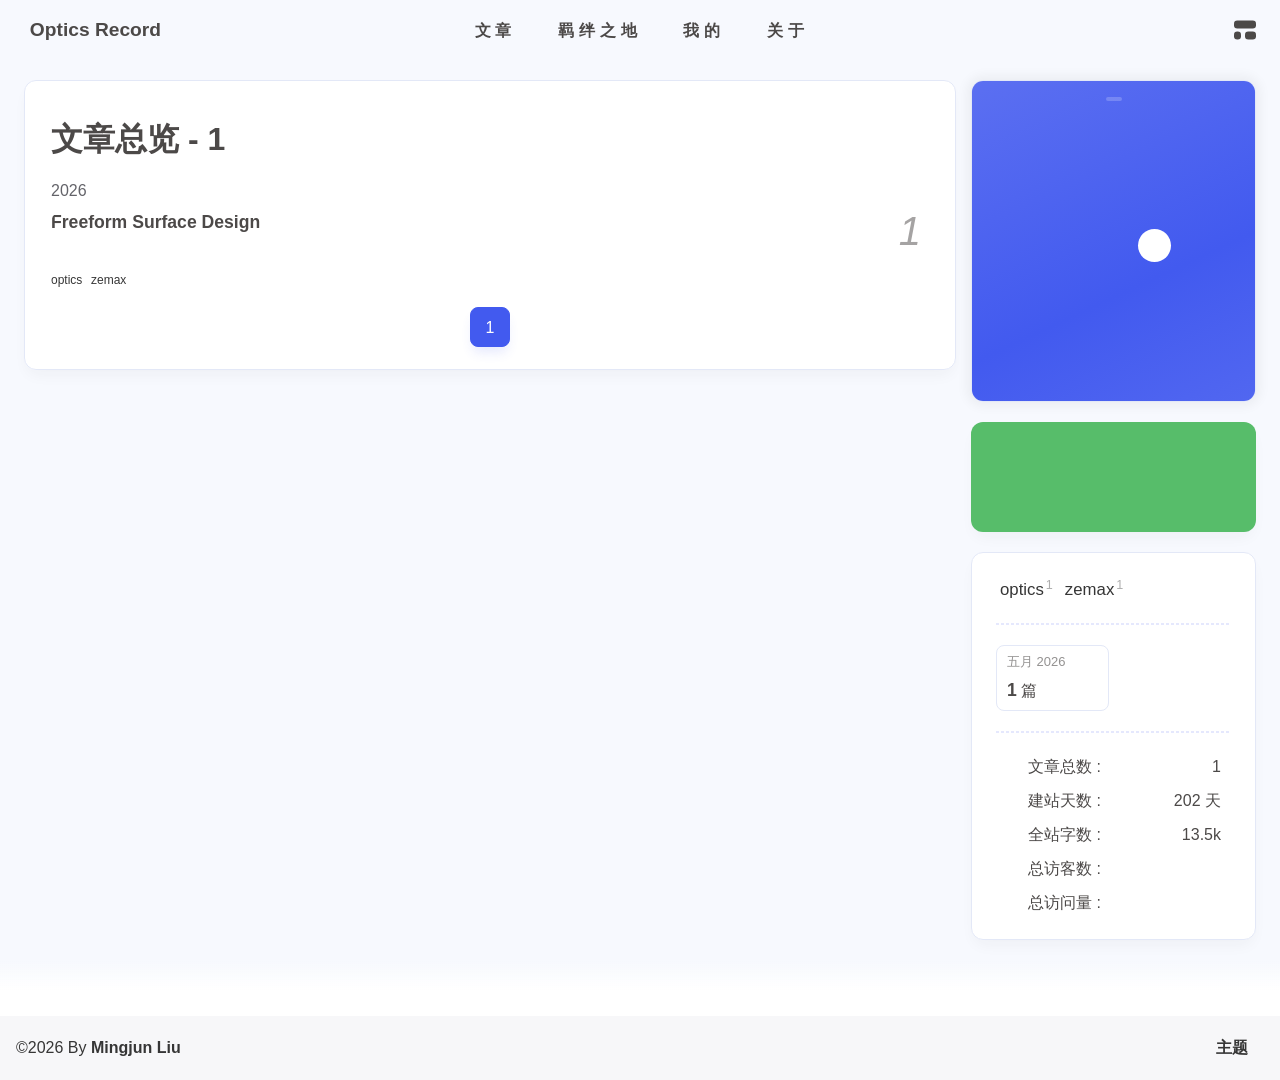
==== archives/index.html @ fa921464 "Site updated: 2026-05-18 17:41:43" ====
<!DOCTYPE html><html lang="zh-CN" data-theme="light"><head><meta charset="UTF-8"><meta http-equiv="X-UA-Compatible" content="IE=edge"><meta name="viewport" content="width=device-width, initial-scale=1.0, user-scalable=no"><title>归档 | Optics Record</title><meta name="keywords" content="Optics, AI Agent"><meta name="author" content="Mingjun Liu"><meta name="copyright" content="Mingjun Liu"><meta name="format-detection" content="telephone=no"><meta name="theme-color" content="#f7f9fe"><meta name="mobile-web-app-capable" content="yes"><meta name="apple-touch-fullscreen" content="yes"><meta name="apple-mobile-web-app-title" content="归档"><meta name="application-name" content="归档"><meta name="apple-mobile-web-app-capable" content="yes"><meta name="apple-mobile-web-app-status-bar-style" content="#f7f9fe"><meta property="og:type" content="website"><meta property="og:title" content="归档"><meta property="og:url" content="https://lmj520ls.github.io/archives/index.html"><meta property="og:site_name" content="Optics Record"><meta property="og:description" content="归档"><meta property="og:locale" content="zh-CN"><meta property="og:image" content="https://lmj520ls.github.io/img/Avatar.png"><meta property="article:author" content="Mingjun Liu"><meta property="article:tag" content="Optics, AI Agent"><meta name="twitter:card" content="summary"><meta name="twitter:image" content="https://lmj520ls.github.io/img/Avatar.png"><meta name="description" content="归档"><link rel="shortcut icon" href="/favicon.ico"><link rel="canonical" href="https://lmj520ls.github.io/archives/"><link rel="preconnect" href="//cdn.cbd.int"/><link rel="preconnect" href="//busuanzi.ibruce.info"/><meta name="google-site-verification" content="xxx"/><meta name="baidu-site-verification" content="code-xxx"/><meta name="msvalidate.01" content="xxx"/><link rel="stylesheet" href="/css/index.css"><link rel="stylesheet" href="https://cdn.cbd.int/node-snackbar@0.1.16/dist/snackbar.min.css" media="print" onload="this.media='all'"><link rel="stylesheet" href="https://cdn.cbd.int/@fancyapps/ui@6.1.6/dist/fancybox/fancybox.css" media="print" onload="this.media='all'"><script>const GLOBAL_CONFIG = {
  linkPageTop: undefined,
  peoplecanvas: {"enable":true,"img":"https://upload-bbs.miyoushe.com/upload/2024/07/27/125766904/ba62475f396df9de3316a08ed9e65d86_5680958632268053399..png"},
  postHeadAiDescription: {"enable":true,"gptName":"AnZhiYu","mode":"local","switchBtn":false,"btnLink":"https://afdian.net/item/886a79d4db6711eda42a52540025c377","randomNum":3,"basicWordCount":1000,"key":"xxxx","Referer":"https://xx.xx/"},
  diytitle: {"enable":true,"leaveTitle":"w(ﾟДﾟ)w 不要走！再看看嘛！","backTitle":"♪(^∇^*)欢迎肥来！"},
  LA51: undefined,
  greetingBox: {"enable":true,"default":"晚上好👋","list":[{"greeting":"晚安😴","startTime":0,"endTime":5},{"greeting":"早上好鸭👋, 祝你一天好心情！","startTime":6,"endTime":9},{"greeting":"上午好👋, 状态很好，鼓励一下～","startTime":10,"endTime":10},{"greeting":"11点多啦, 在坚持一下就吃饭啦～","startTime":11,"endTime":11},{"greeting":"午安👋, 宝贝","startTime":12,"endTime":14},{"greeting":"🌈充实的一天辛苦啦！","startTime":14,"endTime":18},{"greeting":"19点喽, 奖励一顿丰盛的大餐吧🍔。","startTime":19,"endTime":19},{"greeting":"晚上好👋, 在属于自己的时间好好放松😌~","startTime":20,"endTime":24}]},
  twikooEnvId: '',
  commentBarrageConfig:undefined,
  music_page_default: "nav_music",
  root: '/',
  preloader: {"source":3},
  friends_vue_info: undefined,
  navMusic: true,
  mainTone: undefined,
  authorStatus: {"skills":["🔍 Look! Optical ray!","🏠 Rest!  My Home!","🔨 Just  To Do !","🤝 Cooperation!","🏃 Run! Run! Run!","🤖️ AI !  agent!","🏸 Go！Badminton!"]},
  algolia: undefined,
  localSearch: undefined,
  translate: {"defaultEncoding":2,"translateDelay":0,"msgToTraditionalChinese":"繁","msgToSimplifiedChinese":"简","rightMenuMsgToTraditionalChinese":"转为繁体","rightMenuMsgToSimplifiedChinese":"转为简体"},
  noticeOutdate: undefined,
  highlight: {"plugin":"highlight.js","highlightCopy":true,"highlightLang":true,"highlightHeightLimit":330},
  copy: {
    success: '复制成功',
    error: '复制错误',
    noSupport: '浏览器不支持'
  },
  relativeDate: {
    homepage: false,
    simplehomepage: true,
    post: false
  },
  runtime: '天',
  date_suffix: {
    just: '刚刚',
    min: '分钟前',
    hour: '小时前',
    day: '天前',
    month: '个月前'
  },
  copyright: {"copy":true,"copyrightEbable":false,"limitCount":50,"languages":{"author":"作者: Mingjun Liu","link":"链接: ","source":"来源: Optics Record","info":"著作权归作者所有。商业转载请联系作者获得授权，非商业转载请注明出处。","copySuccess":"复制成功，复制和转载请标注本文地址"}},
  lightbox: 'fancybox',
  Snackbar: {"chs_to_cht":"你已切换为繁体","cht_to_chs":"你已切换为简体","day_to_night":"你已切换为深色模式","night_to_day":"你已切换为浅色模式","bgLight":"#425AEF","bgDark":"#1f1f1f","position":"top-center"},
  source: {
    justifiedGallery: {
      js: 'https://cdn.cbd.int/flickr-justified-gallery@2.2.0/dist/fjGallery.min.js',
      css: 'https://cdn.cbd.int/flickr-justified-gallery@2.2.0/dist/fjGallery.css'
    }
  },
  isPhotoFigcaption: false,
  islazyload: true,
  isAnchor: true,
  shortcutKey: undefined,
  autoDarkmode: true
}</script><script id="config-diff">var GLOBAL_CONFIG_SITE = {
  configTitle: 'Optics Record',
  title: '归档',
  postAI: '',
  pageFillDescription: '归档',
  isPost: false,
  isHome: false,
  isHighlightShrink: false,
  isToc: false,
  postUpdate: '2026-05-18 17:41:38',
  postMainColor: '',
}</script><noscript><style type="text/css">
  #nav {
    opacity: 1
  }
  .justified-gallery img {
    opacity: 1
  }

  #recent-posts time,
  #post-meta time {
    display: inline !important
  }
</style></noscript><script>(win=>{
      win.saveToLocal = {
        set: (key, value, ttl) => {
          if (ttl === 0) return
          const now = Date.now()
          const expiry = now + ttl * 86400000
          const item = {
            value,
            expiry
          }
          localStorage.setItem(key, JSON.stringify(item))
        },
      
        get: key => {
          const itemStr = localStorage.getItem(key)
      
          if (!itemStr) {
            return undefined
          }
          const item = JSON.parse(itemStr)
          const now = Date.now()
      
          if (now > item.expiry) {
            localStorage.removeItem(key)
            return undefined
          }
          return item.value
        }
      }
    
      win.getScript = (url, attr = {}) => new Promise((resolve, reject) => {
        const script = document.createElement('script')
        script.src = url
        script.async = true
        script.onerror = reject
        script.onload = script.onreadystatechange = function() {
          const loadState = this.readyState
          if (loadState && loadState !== 'loaded' && loadState !== 'complete') return
          script.onload = script.onreadystatechange = null
          resolve()
        }

        Object.keys(attr).forEach(key => {
          script.setAttribute(key, attr[key])
        })

        document.head.appendChild(script)
      })
    
      win.getCSS = (url, id = false) => new Promise((resolve, reject) => {
        const link = document.createElement('link')
        link.rel = 'stylesheet'
        link.href = url
        if (id) link.id = id
        link.onerror = reject
        link.onload = link.onreadystatechange = function() {
          const loadState = this.readyState
          if (loadState && loadState !== 'loaded' && loadState !== 'complete') return
          link.onload = link.onreadystatechange = null
          resolve()
        }
        document.head.appendChild(link)
      })
    
      win.activateDarkMode = () => {
        document.documentElement.setAttribute('data-theme', 'dark')
        if (document.querySelector('meta[name="theme-color"]') !== null) {
          document.querySelector('meta[name="theme-color"]').setAttribute('content', '#18171d')
        }
      }
      win.activateLightMode = () => {
        document.documentElement.setAttribute('data-theme', 'light')
        if (document.querySelector('meta[name="theme-color"]') !== null) {
          document.querySelector('meta[name="theme-color"]').setAttribute('content', '#f7f9fe')
        }
      }
      const t = saveToLocal.get('theme')
    
          const isDarkMode = window.matchMedia('(prefers-color-scheme: dark)').matches
          const isLightMode = window.matchMedia('(prefers-color-scheme: light)').matches
          const isNotSpecified = window.matchMedia('(prefers-color-scheme: no-preference)').matches
          const hasNoSupport = !isDarkMode && !isLightMode && !isNotSpecified

          if (t === undefined) {
            if (isLightMode) activateLightMode()
            else if (isDarkMode) activateDarkMode()
            else if (isNotSpecified || hasNoSupport) {
              const now = new Date()
              const hour = now.getHours()
              const isNight = hour <= 6 || hour >= 18
              isNight ? activateDarkMode() : activateLightMode()
            }
            window.matchMedia('(prefers-color-scheme: dark)').addListener(e => {
              if (saveToLocal.get('theme') === undefined) {
                e.matches ? activateDarkMode() : activateLightMode()
              }
            })
          } else if (t === 'light') activateLightMode()
          else activateDarkMode()
        
      const asideStatus = saveToLocal.get('aside-status')
      if (asideStatus !== undefined) {
        if (asideStatus === 'hide') {
          document.documentElement.classList.add('hide-aside')
        } else {
          document.documentElement.classList.remove('hide-aside')
        }
      }
    
      const detectApple = () => {
        if(/iPad|iPhone|iPod|Macintosh/.test(navigator.userAgent)){
          document.documentElement.classList.add('apple')
        }
      }
      detectApple()
    })(window)</script><link rel="stylesheet" href="/css/custom.css" media="defer" onload="this.media='all'"><meta name="generator" content="Hexo 8.1.2"></head><body data-type="anzhiyu"><div id="web_bg"></div><div id="an_music_bg"></div><div id="loading-box" onclick="document.getElementById(&quot;loading-box&quot;).classList.add(&quot;loaded&quot;)"><div class="loading-bg"><img class="loading-img nolazyload" alt="加载头像" src="https://npm.elemecdn.com/anzhiyu-blog-static@1.0.4/img/avatar.jpg"/><div class="loading-image-dot"></div></div></div><script>const preloader = {
  endLoading: () => {
    document.getElementById('loading-box').classList.add("loaded");
  },
  initLoading: () => {
    document.getElementById('loading-box').classList.remove("loaded")
  }
}
window.addEventListener('load',()=> { preloader.endLoading() })
setTimeout(function(){preloader.endLoading();},10000)

if (true) {
  document.addEventListener('pjax:send', () => { preloader.initLoading() })
  document.addEventListener('pjax:complete', () => { preloader.endLoading() })
}</script><link rel="stylesheet" href="https://cdn.cbd.int/anzhiyu-theme-static@1.1.10/progress_bar/progress_bar.css"/><script async="async" src="https://cdn.cbd.int/pace-js@1.2.4/pace.min.js" data-pace-options="{ &quot;restartOnRequestAfter&quot;:false,&quot;eventLag&quot;:false}"></script><div class="page" id="body-wrap"><header class="not-top-img" id="page-header"><nav id="nav"><div id="nav-group"><span id="blog_name"><a id="site-name" href="/" accesskey="h"><div class="title">Optics Record</div><i class="anzhiyufont anzhiyu-icon-house-chimney"></i></a></span><div class="mask-name-container"><div id="name-container"><a id="page-name" href="javascript:anzhiyu.scrollToDest(0, 500)">PAGE_NAME</a></div></div><div id="menus"><div class="menus_items"><div class="menus_item"><a class="site-page" href="javascript:void(0);"><span> 文章</span></a><ul class="menus_item_child"><li><a class="site-page child faa-parent animated-hover" href="/archives/"><i class="anzhiyufont anzhiyu-icon-box-archive faa-tada" style="font-size: 0.9em;"></i><span> 隧道</span></a></li><li><a class="site-page child faa-parent animated-hover" href="/categories/"><i class="anzhiyufont anzhiyu-icon-shapes faa-tada" style="font-size: 0.9em;"></i><span> 分类</span></a></li><li><a class="site-page child faa-parent animated-hover" href="/tags/"><i class="anzhiyufont anzhiyu-icon-tags faa-tada" style="font-size: 0.9em;"></i><span> 标签</span></a></li></ul></div><div class="menus_item"><a class="site-page" href="javascript:void(0);"><span> 羁绊之地</span></a><ul class="menus_item_child"><li><a class="site-page child faa-parent animated-hover" href="/link/"><i class="anzhiyufont anzhiyu-icon-link faa-tada" style="font-size: 0.9em;"></i><span> 友人帐</span></a></li><li><a class="site-page child faa-parent animated-hover" href="/fcircle/"><i class="anzhiyufont anzhiyu-icon-artstation faa-tada" style="font-size: 0.9em;"></i><span> 交流圈</span></a></li><li><a class="site-page child faa-parent animated-hover" href="/comments/"><i class="anzhiyufont anzhiyu-icon-envelope faa-tada" style="font-size: 0.9em;"></i><span> 留言板</span></a></li></ul></div><div class="menus_item"><a class="site-page" href="javascript:void(0);"><span> 我的</span></a><ul class="menus_item_child"><li><a class="site-page child faa-parent animated-hover" href="/music/"><i class="anzhiyufont anzhiyu-icon-music faa-tada" style="font-size: 0.9em;"></i><span> 音乐馆</span></a></li><li><a class="site-page child faa-parent animated-hover" href="/bangumis/"><i class="anzhiyufont anzhiyu-icon-bilibili faa-tada" style="font-size: 0.9em;"></i><span> 追番页</span></a></li><li><a class="site-page child faa-parent animated-hover" href="/album/"><i class="anzhiyufont anzhiyu-icon-images faa-tada" style="font-size: 0.9em;"></i><span> 相册集</span></a></li><li><a class="site-page child faa-parent animated-hover" href="/air-conditioner/"><i class="anzhiyufont anzhiyu-icon-fan faa-tada" style="font-size: 0.9em;"></i><span> 小空调</span></a></li></ul></div><div class="menus_item"><a class="site-page" href="javascript:void(0);"><span> 关于</span></a><ul class="menus_item_child"><li><a class="site-page child faa-parent animated-hover" href="/about/"><i class="anzhiyufont anzhiyu-icon-paper-plane faa-tada" style="font-size: 0.9em;"></i><span> 关于本人</span></a></li><li><a class="site-page child faa-parent animated-hover" href="/essay/"><i class="anzhiyufont anzhiyu-icon-lightbulb faa-tada" style="font-size: 0.9em;"></i><span> 闲言碎语</span></a></li><li><a class="site-page child faa-parent animated-hover" href="javascript:toRandomPost()"><i class="anzhiyufont anzhiyu-icon-shoe-prints1 faa-tada" style="font-size: 0.9em;"></i><span> 随便逛逛</span></a></li></ul></div></div></div><div id="nav-right"><div class="nav-button" id="randomPost_button"><a class="site-page" onclick="toRandomPost()" title="随机前往一个文章" href="javascript:void(0);"><i class="anzhiyufont anzhiyu-icon-dice"></i></a></div><input id="center-console" type="checkbox"/><label class="widget" for="center-console" title="中控台" onclick="anzhiyu.switchConsole();"><i class="left"></i><i class="widget center"></i><i class="widget right"></i></label><div id="console"><div class="console-card-group-reward"><ul class="reward-all console-card"><li class="reward-item"><a href="/img/wechat-pay.png" target="_blank"><img class="post-qr-code-img" alt="微信" src= "[data-uri]" onerror="this.onerror=null,this.src=&quot;/img/404.jpg&quot;" data-lazy-src="/img/wechat-pay.png"/></a><div class="post-qr-code-desc">微信</div></li><li class="reward-item"><a href="/img/alipay-pay.png" target="_blank"><img class="post-qr-code-img" alt="支付宝" src= "[data-uri]" onerror="this.onerror=null,this.src=&quot;/img/404.jpg&quot;" data-lazy-src="/img/alipay-pay.png"/></a><div class="post-qr-code-desc">支付宝</div></li></ul></div><div class="console-card-group"><div class="console-card-group-left"><div class="console-card" id="card-newest-comments"><div class="card-content"><div class="author-content-item-tips">互动</div><span class="author-content-item-title"> 最新评论</span></div><div class="aside-list"><span>正在加载中...</span></div></div></div><div class="console-card-group-right"><div class="console-card tags"><div class="card-content"><div class="author-content-item-tips">兴趣点</div><span class="author-content-item-title">寻找你感兴趣的领域</span><div class="card-tags"><div class="item-headline"></div><div class="card-tag-cloud"><a href="/tags/optics/" style="font-size: 1.05rem;">optics<sup>1</sup></a><a href="/tags/zemax/" style="font-size: 1.05rem;">zemax<sup>1</sup></a></div></div><hr/></div></div><div class="console-card history"><div class="item-headline"><i class="anzhiyufont anzhiyu-icon-box-archiv"></i><span>文章</span></div><div class="card-archives"><div class="item-headline"><i class="anzhiyufont anzhiyu-icon-archive"></i><span>归档</span></div><ul class="card-archive-list"><li class="card-archive-list-item"><a class="card-archive-list-link" href="/archives/2026/05/"><span class="card-archive-list-date">五月 2026</span><div class="card-archive-list-count-group"><span class="card-archive-list-count">1</span><span>篇</span></div></a></li></ul></div><hr/></div></div></div><div class="button-group"><div class="console-btn-item"><a class="darkmode_switchbutton" title="显示模式切换" href="javascript:void(0);"><i class="anzhiyufont anzhiyu-icon-moon"></i></a></div><div class="console-btn-item" id="consoleHideAside" onclick="anzhiyu.hideAsideBtn()" title="边栏显示控制"><a class="asideSwitch"><i class="anzhiyufont anzhiyu-icon-arrows-left-right"></i></a></div><div class="console-btn-item" id="consoleMusic" onclick="anzhiyu.musicToggle()" title="音乐开关"><a class="music-switch"><i class="anzhiyufont anzhiyu-icon-music"></i></a></div></div><div class="console-mask" onclick="anzhiyu.hideConsole()" href="javascript:void(0);"></div></div><div class="nav-button" id="nav-totop"><a class="totopbtn" href="javascript:void(0);"><i class="anzhiyufont anzhiyu-icon-arrow-up"></i><span id="percent" onclick="anzhiyu.scrollToDest(0,500)">0</span></a></div><div id="toggle-menu"><a class="site-page" href="javascript:void(0);" title="切换"><i class="anzhiyufont anzhiyu-icon-bars"></i></a></div></div></div></nav></header><main id="blog-container"><div class="layout" id="content-inner"><div id="archive"><div class="article-sort-title">文章总览 - 1</div><div class="article-sort"><div class="article-sort-item year"><span>2026</span></div><div class="article-sort-item no-article-cover"><div class="article-sort-item-info"><a class="article-sort-item-title" href="/2026/05/17/1/" title="Freeform Surface Design">Freeform Surface Design</a><span class="article-sort-item-index">1</span><div class="article-meta-wrap"><span class="article-sort-item-tags"><a class="article-meta__tags" href="/tags/optics/" tabindex="-1"> <span> <i class="anzhiyufont anzhiyu-icon-hashtag"></i>optics</span></a><a class="article-meta__tags" href="/tags/zemax/" tabindex="-1"> <span> <i class="anzhiyufont anzhiyu-icon-hashtag"></i>zemax</span></a></span><div class="article-sort-item-time"><i class="anzhiyufont anzhiyu-icon-calendar-alt"></i><time class="post-meta-date-created" datetime="2026-05-17T06:40:13.556Z" title="发表于 2026-05-17 14:40:13">2026-05-17</time></div></div></div></div></div><nav id="pagination"><div class="pagination"><span class="page-number current">1</span></div></nav></div><div class="aside-content" id="aside-content"><div class="card-widget card-info"><div class="card-content"><div class="author-info__sayhi" id="author-info__sayhi" onclick="anzhiyu.changeSayHelloText()"></div><div class="author-info-avatar"><img class="avatar-img" src= "[data-uri]" onerror="this.onerror=null,this.src=&quot;/img/404.jpg&quot;" data-lazy-src="/img/Avatar.png" onerror="this.onerror=null;this.src='/img/friend_404.gif'" alt="avatar"/><div class="author-status"><img class="g-status" src= "[data-uri]" onerror="this.onerror=null,this.src=&quot;/img/404.jpg&quot;" data-lazy-src="https://bu.dusays.com/2023/08/24/64e6ce9c507bb.png" alt="status"/></div></div><div class="author-info__description">Mingjun Liu 的Optics与 AI</div></div></div><div class="card-widget anzhiyu-right-widget" id="card-wechat" onclick="null"><div id="flip-wrapper"><div id="flip-content"><div class="face" style="background: url(https://bu.dusays.com/2023/01/13/63c02edf44033.png) center center / 100% no-repeat"></div><div class="back face" style="background: url(/img/gzh-qr.png) center center / 100% no-repeat"></div></div></div></div><div class="sticky_layout"><div class="card-widget"><div class="card-tags"><div class="item-headline"></div><div class="card-tag-cloud"><a href="/tags/optics/" style="font-size: 1.05rem;">optics<sup>1</sup></a><a href="/tags/zemax/" style="font-size: 1.05rem;">zemax<sup>1</sup></a></div></div><hr/><div class="card-archives"><div class="item-headline"><i class="anzhiyufont anzhiyu-icon-archive"></i><span>归档</span></div><ul class="card-archive-list"><li class="card-archive-list-item"><a class="card-archive-list-link" href="/archives/2026/05/"><span class="card-archive-list-date">五月 2026</span><div class="card-archive-list-count-group"><span class="card-archive-list-count">1</span><span>篇</span></div></a></li></ul></div><hr/><div class="card-webinfo"><div class="item-headline"><i class="anzhiyufont anzhiyu-icon-chart-line"></i><span>网站资讯</span></div><div class="webinfo"><div class="webinfo-item"><div class="webinfo-item-title"><i class="anzhiyufont anzhiyu-icon-file-lines"></i><div class="item-name">文章总数 :</div></div><div class="item-count">1</div></div><div class="webinfo-item"><div class="webinfo-item-title"><i class="anzhiyufont anzhiyu-icon-stopwatch"></i><div class="item-name">建站天数 :</div></div><div class="item-count" id="runtimeshow" data-publishDate="2026-05-17T08:50:00.000Z"><i class="anzhiyufont anzhiyu-icon-spinner anzhiyu-spin"></i></div></div><div class="webinfo-item"><div class="webinfo-item-title"><i class="anzhiyufont anzhiyu-icon-font"></i><div class="item-name">全站字数 :</div></div><div class="item-count">13.5k</div></div><div class="webinfo-item"><div class="webinfo-item-title"><i class="anzhiyufont anzhiyu-icon-universal-access"></i><div class="item-name">总访客数 :</div></div><div class="item-count" id="busuanzi_value_site_uv"><i class="anzhiyufont anzhiyu-icon-spinner anzhiyu-spin"></i></div></div><div class="webinfo-item"><div class="webinfo-item-title"><i class="anzhiyufont anzhiyu-icon-square-poll-vertical"></i><div class="item-name">总访问量 :</div></div><div class="item-count" id="busuanzi_value_site_pv"><i class="anzhiyufont anzhiyu-icon-spinner anzhiyu-spin"></i></div></div></div></div></div></div></div></div></main><footer id="footer"><div id="footer-wrap"></div><div id="footer-bar"><div class="footer-bar-links"><div class="footer-bar-left"><div id="footer-bar-tips"><div class="copyright">&copy;2026 By <a class="footer-bar-link" href="/" title="Mingjun Liu" target="_blank">Mingjun Liu</a></div></div><div id="footer-type-tips"></div></div><div class="footer-bar-right"><a class="footer-bar-link" target="_blank" rel="noopener" href="https://github.com/anzhiyu-c/hexo-theme-anzhiyu" title="主题">主题</a></div></div></div></footer></div><div id="sidebar"><div id="menu-mask"></div><div id="sidebar-menus"><div class="sidebar-site-data site-data is-center"><a href="/archives/" title="archive"><div class="headline">文章</div><div class="length-num">1</div></a><a href="/tags/" title="tag"><div class="headline">标签</div><div class="length-num">2</div></a><a href="/categories/" title="category"><div class="headline">分类</div><div class="length-num">0</div></a></div><span class="sidebar-menu-item-title">功能</span><div class="sidebar-menu-item"><a class="darkmode_switchbutton menu-child" href="javascript:void(0);" title="显示模式"><i class="anzhiyufont anzhiyu-icon-circle-half-stroke"></i><span>显示模式</span></a></div><div class="back-menu-list-groups"><div class="back-menu-list-group"><div class="back-menu-list-title">网页</div><div class="back-menu-list"><a class="back-menu-item" target="_blank" rel="noopener" href="https://hexo.anheyu.com/" title="博客"><img class="back-menu-item-icon" src= "[data-uri]" onerror="this.onerror=null,this.src=&quot;/img/404.jpg&quot;" data-lazy-src="/img/favicon.ico" alt="博客"/><span class="back-menu-item-text">博客</span></a></div></div><div class="back-menu-list-group"><div class="back-menu-list-title">项目</div><div class="back-menu-list"><a class="back-menu-item" target="_blank" rel="noopener" href="https://image.anheyu.com/" title="安知鱼图床"><img class="back-menu-item-icon" src= "[data-uri]" onerror="this.onerror=null,this.src=&quot;/img/404.jpg&quot;" data-lazy-src="https://image.anheyu.com/favicon.ico" alt="安知鱼图床"/><span class="back-menu-item-text">安知鱼图床</span></a></div></div></div><div class="menus_items"><div class="menus_item"><a class="site-page" href="javascript:void(0);"><span> 文章</span></a><ul class="menus_item_child"><li><a class="site-page child faa-parent animated-hover" href="/archives/"><i class="anzhiyufont anzhiyu-icon-box-archive faa-tada" style="font-size: 0.9em;"></i><span> 隧道</span></a></li><li><a class="site-page child faa-parent animated-hover" href="/categories/"><i class="anzhiyufont anzhiyu-icon-shapes faa-tada" style="font-size: 0.9em;"></i><span> 分类</span></a></li><li><a class="site-page child faa-parent animated-hover" href="/tags/"><i class="anzhiyufont anzhiyu-icon-tags faa-tada" style="font-size: 0.9em;"></i><span> 标签</span></a></li></ul></div><div class="menus_item"><a class="site-page" href="javascript:void(0);"><span> 羁绊之地</span></a><ul class="menus_item_child"><li><a class="site-page child faa-parent animated-hover" href="/link/"><i class="anzhiyufont anzhiyu-icon-link faa-tada" style="font-size: 0.9em;"></i><span> 友人帐</span></a></li><li><a class="site-page child faa-parent animated-hover" href="/fcircle/"><i class="anzhiyufont anzhiyu-icon-artstation faa-tada" style="font-size: 0.9em;"></i><span> 交流圈</span></a></li><li><a class="site-page child faa-parent animated-hover" href="/comments/"><i class="anzhiyufont anzhiyu-icon-envelope faa-tada" style="font-size: 0.9em;"></i><span> 留言板</span></a></li></ul></div><div class="menus_item"><a class="site-page" href="javascript:void(0);"><span> 我的</span></a><ul class="menus_item_child"><li><a class="site-page child faa-parent animated-hover" href="/music/"><i class="anzhiyufont anzhiyu-icon-music faa-tada" style="font-size: 0.9em;"></i><span> 音乐馆</span></a></li><li><a class="site-page child faa-parent animated-hover" href="/bangumis/"><i class="anzhiyufont anzhiyu-icon-bilibili faa-tada" style="font-size: 0.9em;"></i><span> 追番页</span></a></li><li><a class="site-page child faa-parent animated-hover" href="/album/"><i class="anzhiyufont anzhiyu-icon-images faa-tada" style="font-size: 0.9em;"></i><span> 相册集</span></a></li><li><a class="site-page child faa-parent animated-hover" href="/air-conditioner/"><i class="anzhiyufont anzhiyu-icon-fan faa-tada" style="font-size: 0.9em;"></i><span> 小空调</span></a></li></ul></div><div class="menus_item"><a class="site-page" href="javascript:void(0);"><span> 关于</span></a><ul class="menus_item_child"><li><a class="site-page child faa-parent animated-hover" href="/about/"><i class="anzhiyufont anzhiyu-icon-paper-plane faa-tada" style="font-size: 0.9em;"></i><span> 关于本人</span></a></li><li><a class="site-page child faa-parent animated-hover" href="/essay/"><i class="anzhiyufont anzhiyu-icon-lightbulb faa-tada" style="font-size: 0.9em;"></i><span> 闲言碎语</span></a></li><li><a class="site-page child faa-parent animated-hover" href="javascript:toRandomPost()"><i class="anzhiyufont anzhiyu-icon-shoe-prints1 faa-tada" style="font-size: 0.9em;"></i><span> 随便逛逛</span></a></li></ul></div></div><span class="sidebar-menu-item-title">标签</span><div class="card-tags"><div class="item-headline"></div><div class="card-tag-cloud"><a href="/tags/optics/" style="font-size: 0.88rem;">optics<sup>1</sup></a><a href="/tags/zemax/" style="font-size: 0.88rem;">zemax<sup>1</sup></a></div></div><hr/></div></div><div id="rightside"><div id="rightside-config-hide"><button id="translateLink" type="button" title="简繁转换">繁</button><button id="darkmode" type="button" title="浅色和深色模式转换"><i class="anzhiyufont anzhiyu-icon-circle-half-stroke"></i></button><button id="hide-aside-btn" type="button" title="单栏和双栏切换"><i class="anzhiyufont anzhiyu-icon-arrows-left-right"></i></button></div><div id="rightside-config-show"><button id="rightside-config" type="button" title="设置"><i class="anzhiyufont anzhiyu-icon-gear"></i></button><button id="go-up" type="button" title="回到顶部"><i class="anzhiyufont anzhiyu-icon-arrow-up"></i></button></div></div><div id="nav-music"><a id="nav-music-hoverTips" onclick="anzhiyu.musicToggle()" accesskey="m">播放音乐</a><div id="console-music-bg"></div><meting-js id="8152976493" server="netease" type="playlist" mutex="true" preload="none" theme="var(--anzhiyu-main)" data-lrctype="0" order="random" volume="0.7"></meting-js></div><div id="rightMenu"><div class="rightMenu-group rightMenu-small"><div class="rightMenu-item" id="menu-backward"><i class="anzhiyufont anzhiyu-icon-arrow-left"></i></div><div class="rightMenu-item" id="menu-forward"><i class="anzhiyufont anzhiyu-icon-arrow-right"></i></div><div class="rightMenu-item" id="menu-refresh"><i class="anzhiyufont anzhiyu-icon-arrow-rotate-right" style="font-size: 1rem;"></i></div><div class="rightMenu-item" id="menu-top"><i class="anzhiyufont anzhiyu-icon-arrow-up"></i></div></div><div class="rightMenu-group rightMenu-line rightMenuPlugin"><div class="rightMenu-item" id="menu-copytext"><i class="anzhiyufont anzhiyu-icon-copy"></i><span>复制选中文本</span></div><div class="rightMenu-item" id="menu-pastetext"><i class="anzhiyufont anzhiyu-icon-paste"></i><span>粘贴文本</span></div><a class="rightMenu-item" id="menu-commenttext"><i class="anzhiyufont anzhiyu-icon-comment-medical"></i><span>引用到评论</span></a><div class="rightMenu-item" id="menu-newwindow"><i class="anzhiyufont anzhiyu-icon-window-restore"></i><span>新窗口打开</span></div><div class="rightMenu-item" id="menu-copylink"><i class="anzhiyufont anzhiyu-icon-link"></i><span>复制链接地址</span></div><div class="rightMenu-item" id="menu-copyimg"><i class="anzhiyufont anzhiyu-icon-images"></i><span>复制此图片</span></div><div class="rightMenu-item" id="menu-downloadimg"><i class="anzhiyufont anzhiyu-icon-download"></i><span>下载此图片</span></div><div class="rightMenu-item" id="menu-newwindowimg"><i class="anzhiyufont anzhiyu-icon-window-restore"></i><span>新窗口打开图片</span></div><div class="rightMenu-item" id="menu-search"><i class="anzhiyufont anzhiyu-icon-magnifying-glass"></i><span>站内搜索</span></div><div class="rightMenu-item" id="menu-searchBaidu"><i class="anzhiyufont anzhiyu-icon-magnifying-glass"></i><span>百度搜索</span></div><div class="rightMenu-item" id="menu-music-toggle"><i class="anzhiyufont anzhiyu-icon-play"></i><span>播放音乐</span></div><div class="rightMenu-item" id="menu-music-back"><i class="anzhiyufont anzhiyu-icon-backward"></i><span>切换到上一首</span></div><div class="rightMenu-item" id="menu-music-forward"><i class="anzhiyufont anzhiyu-icon-forward"></i><span>切换到下一首</span></div><div class="rightMenu-item" id="menu-music-playlist" onclick="window.open(&quot;https://y.qq.com/n/ryqq/playlist/8802438608&quot;, &quot;_blank&quot;);" style="display: none;"><i class="anzhiyufont anzhiyu-icon-radio"></i><span>查看所有歌曲</span></div><div class="rightMenu-item" id="menu-music-copyMusicName"><i class="anzhiyufont anzhiyu-icon-copy"></i><span>复制歌名</span></div></div><div class="rightMenu-group rightMenu-line rightMenuOther"><a class="rightMenu-item menu-link" id="menu-randomPost"><i class="anzhiyufont anzhiyu-icon-shuffle"></i><span>随便逛逛</span></a><a class="rightMenu-item menu-link" href="/categories/"><i class="anzhiyufont anzhiyu-icon-cube"></i><span>博客分类</span></a><a class="rightMenu-item menu-link" href="/tags/"><i class="anzhiyufont anzhiyu-icon-tags"></i><span>文章标签</span></a></div><div class="rightMenu-group rightMenu-line rightMenuOther"><a class="rightMenu-item" id="menu-copy" href="javascript:void(0);"><i class="anzhiyufont anzhiyu-icon-copy"></i><span>复制地址</span></a><a class="rightMenu-item" id="menu-commentBarrage" href="javascript:void(0);"><i class="anzhiyufont anzhiyu-icon-message"></i><span class="menu-commentBarrage-text">关闭热评</span></a><a class="rightMenu-item" id="menu-darkmode" href="javascript:void(0);"><i class="anzhiyufont anzhiyu-icon-circle-half-stroke"></i><span class="menu-darkmode-text">深色模式</span></a><a class="rightMenu-item" id="menu-translate" href="javascript:void(0);"><i class="anzhiyufont anzhiyu-icon-language"></i><span>轉為繁體</span></a></div></div><div id="rightmenu-mask"></div><div><script src="/js/utils.js"></script><script src="/js/main.js"></script><script src="/js/tw_cn.js"></script><script src="https://cdn.cbd.int/@fancyapps/ui@6.1.6/dist/fancybox/fancybox.umd.js"></script><script src="https://cdn.cbd.int/instant.page@5.2.0/instantpage.js" type="module"></script><script src="https://cdn.cbd.int/vanilla-lazyload@19.1.3/dist/lazyload.iife.min.js"></script><script src="https://cdn.cbd.int/node-snackbar@0.1.16/dist/snackbar.min.js"></script><canvas id="universe"></canvas><script async src="https://npm.elemecdn.com/anzhiyu-theme-static@1.0.0/dark/dark.js"></script><script>// 消除控制台打印
var HoldLog = console.log;
console.log = function () {};
let now1 = new Date();
queueMicrotask(() => {
  const Log = function () {
    HoldLog.apply(console, arguments);
  }; //在恢复前输出日志
  const grt = new Date("05/17/2026 16:50:00"); //此处修改你的建站时间或者网站上线时间
  now1.setTime(now1.getTime() + 250);
  const days = (now1 - grt) / 1000 / 60 / 60 / 24;
  const dnum = Math.floor(days);
  const ascll = [
    `欢迎使用安知鱼!`,
    `生活明朗, 万物可爱`,
    `
        
       █████╗ ███╗   ██╗███████╗██╗  ██╗██╗██╗   ██╗██╗   ██╗
      ██╔══██╗████╗  ██║╚══███╔╝██║  ██║██║╚██╗ ██╔╝██║   ██║
      ███████║██╔██╗ ██║  ███╔╝ ███████║██║ ╚████╔╝ ██║   ██║
      ██╔══██║██║╚██╗██║ ███╔╝  ██╔══██║██║  ╚██╔╝  ██║   ██║
      ██║  ██║██║ ╚████║███████╗██║  ██║██║   ██║   ╚██████╔╝
      ╚═╝  ╚═╝╚═╝  ╚═══╝╚══════╝╚═╝  ╚═╝╚═╝   ╚═╝    ╚═════╝
        
        `,
    "已上线",
    dnum,
    "天",
    "©2026 By 安知鱼 V1.7.1",
  ];
  const ascll2 = [`NCC2-036`, `调用前置摄像头拍照成功，识别为【小笨蛋】.`, `Photo captured: `, `🤪`];

  setTimeout(
    Log.bind(
      console,
      `\n%c${ascll[0]} %c ${ascll[1]} %c ${ascll[2]} %c${ascll[3]}%c ${ascll[4]}%c ${ascll[5]}\n\n%c ${ascll[6]}\n`,
      "color:#425AEF",
      "",
      "color:#425AEF",
      "color:#425AEF",
      "",
      "color:#425AEF",
      ""
    )
  );
  setTimeout(
    Log.bind(
      console,
      `%c ${ascll2[0]} %c ${ascll2[1]} %c \n${ascll2[2]} %c\n${ascll2[3]}\n`,
      "color:white; background-color:#4fd953",
      "",
      "",
      'background:url("https://npm.elemecdn.com/anzhiyu-blog@1.1.6/img/post/common/tinggge.gif") no-repeat;font-size:450%'
    )
  );

  setTimeout(Log.bind(console, "%c WELCOME %c 你好，小笨蛋.", "color:white; background-color:#4f90d9", ""));

  setTimeout(
    console.warn.bind(
      console,
      "%c ⚡ Powered by 安知鱼 %c 你正在访问 Mingjun Liu 的博客.",
      "color:white; background-color:#f0ad4e",
      ""
    )
  );

  setTimeout(Log.bind(console, "%c W23-12 %c 你已打开控制台.", "color:white; background-color:#4f90d9", ""));

  setTimeout(
    console.warn.bind(console, "%c S013-782 %c 你现在正处于监控中.", "color:white; background-color:#d9534f", "")
  );
});</script><script async src="/anzhiyu/random.js"></script><div class="js-pjax"><input type="hidden" name="page-type" id="page-type" value="anzhiyu"></div><script>var visitorMail = "";
</script><script async data-pjax src="https://cdn.cbd.int/anzhiyu-theme-static@1.0.0/waterfall/waterfall.js"></script><script src="https://cdn.cbd.int/qrcodejs@1.0.0/qrcode.min.js"></script><link rel="stylesheet" href="https://cdn.cbd.int/anzhiyu-theme-static@1.1.9/icon/ali_iconfont_css.css"><script src="https://cdn.cbd.int/butterfly-extsrc@1.1.3/dist/activate-power-mode.min.js"></script><script>POWERMODE.colorful = true;
POWERMODE.shake = false;
POWERMODE.mobile = false;
document.body.addEventListener('input', POWERMODE);
</script><script id="click-heart" src="https://cdn.cbd.int/butterfly-extsrc@1.1.3/dist/click-heart.min.js" async="async" mobile="false"></script><script id="click-show-text" src="https://cdn.cbd.int/butterfly-extsrc@1.1.3/dist/click-show-text.min.js" data-mobile="false" data-text="抬头见喜,远方沧海,清风明月,好运连连,天降财运,笑口常开,顺颂时宜,百事从欢,长安常乐,落日熔金,雪照云光,白水鉴心" data-fontsize="15px" data-random="true" async="async"></script><link rel="stylesheet" href="https://cdn.cbd.int/anzhiyu-theme-static@1.0.0/aplayer/APlayer.min.css" media="print" onload="this.media='all'"><script src="https://cdn.cbd.int/anzhiyu-blog-static@1.0.1/js/APlayer.min.js"></script><script src="https://cdn.cbd.int/hexo-anzhiyu-music@1.0.1/assets/js/Meting2.min.js"></script><script src="https://cdn.cbd.int/pjax@0.2.8/pjax.min.js"></script><script>let pjaxSelectors = ["head > title","#config-diff","#body-wrap","#rightside-config-hide","#rightside-config-show",".js-pjax"]
var pjax = new Pjax({
  elements: 'a:not([target="_blank"])',
  selectors: pjaxSelectors,
  cacheBust: false,
  analytics: false,
  scrollRestoration: false
})

document.addEventListener('pjax:send', function () {
  // removeEventListener scroll 
  anzhiyu.removeGlobalFnEvent('pjax')
  anzhiyu.removeGlobalFnEvent('themeChange')

  document.getElementById('rightside').classList.remove('rightside-show')
  
  if (window.aplayers) {
    for (let i = 0; i < window.aplayers.length; i++) {
      if (!window.aplayers[i].options.fixed) {
        window.aplayers[i].destroy()
      }
    }
  }

  typeof typed === 'object' && typed.destroy()

  //reset readmode
  const $bodyClassList = document.body.classList
  $bodyClassList.contains('read-mode') && $bodyClassList.remove('read-mode')
})

document.addEventListener('pjax:complete', function () {
  window.refreshFn()

  document.querySelectorAll('script[data-pjax]').forEach(item => {
    const newScript = document.createElement('script')
    const content = item.text || item.textContent || item.innerHTML || ""
    Array.from(item.attributes).forEach(attr => newScript.setAttribute(attr.name, attr.value))
    newScript.appendChild(document.createTextNode(content))
    item.parentNode.replaceChild(newScript, item)
  })

  GLOBAL_CONFIG.islazyload && window.lazyLoadInstance.update()

  typeof panguInit === 'function' && panguInit()

  // google analytics
  typeof gtag === 'function' && gtag('config', '', {'page_path': window.location.pathname});

  // baidu analytics
  typeof _hmt === 'object' && _hmt.push(['_trackPageview',window.location.pathname]);

  typeof loadMeting === 'function' && document.getElementsByClassName('aplayer').length && loadMeting()

  // prismjs
  typeof Prism === 'object' && Prism.highlightAll()
})

document.addEventListener('pjax:error', e => {
  if (e.request.status === 404) {
    pjax.loadUrl('/404.html')
  }
})</script><script async data-pjax src="//busuanzi.ibruce.info/busuanzi/2.3/busuanzi.pure.mini.js"></script><script charset="UTF-8" src="https://cdn.cbd.int/anzhiyu-theme-static@1.1.5/accesskey/accesskey.js"></script></div><div id="popup-window"><div class="popup-window-title">通知</div><div class="popup-window-divider"></div><div class="popup-window-content"><div class="popup-tip">你好呀</div><div class="popup-link"><i class="anzhiyufont anzhiyu-icon-arrow-circle-right"></i></div></div></div></body></html>
---- css/custom.css ----
/* 自定义 6 色大报纸板块的精美阴影 */
:root {
  --anzhiyu-shadow-orange: 0 8px 16px -4px rgba(255, 126, 61, 0.3);
  --anzhiyu-shadow-purple: 0 8px 16px -4px rgba(122, 92, 255, 0.3);
  --anzhiyu-shadow-pink: 0 8px 16px -4px rgba(255, 92, 147, 0.3);
}

/* 赋予卡片专属的背景色 */
.categoryButton.orange { background: #ff7e3d !important; color: #fff !important; }
.categoryButton.purple { background: #7a5cff !important; color: #fff !important; }
.categoryButton.pink   { background: #ff5c93 !important; color: #fff !important; }

/* 确保新卡片内的文字和图标全部强制渲染为白色 */
.categoryButton.orange .categoryButtonText,
.categoryButton.purple .categoryButtonText,
.categoryButton.pink   .categoryButtonText,
.categoryButton.orange i,
.categoryButton.purple i,
.categoryButton.pink   i {
  color: #fff !important;
}
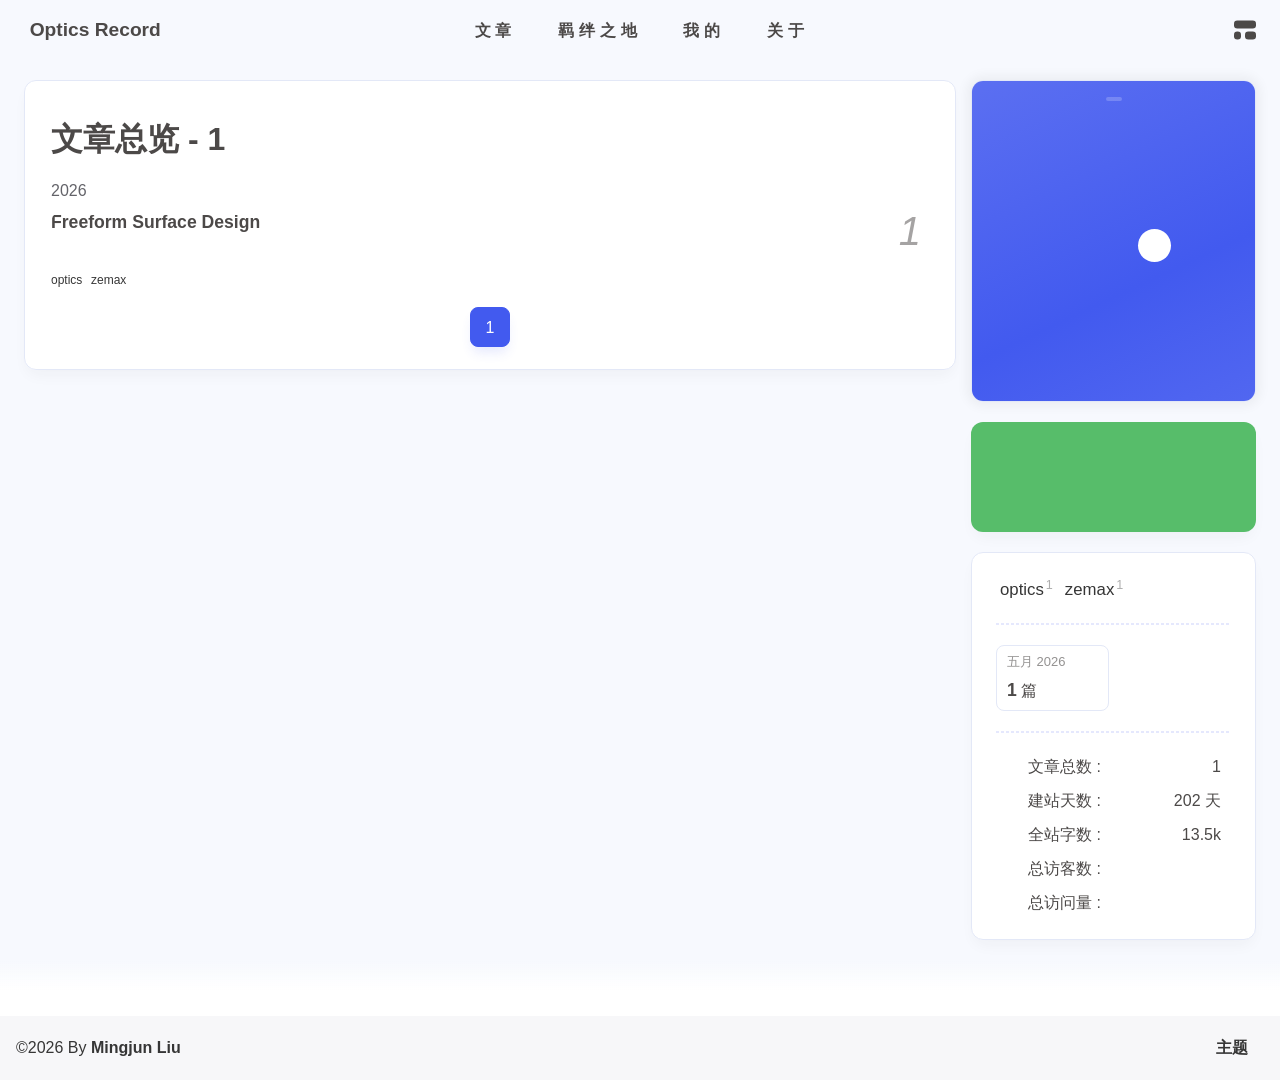
==== commit 49440da5: "Site updated: 2026-05-18 18:53:37" ====
--- a/archives/index.html
+++ b/archives/index.html
@@ -60,7 +60,7 @@
   isHome: false,
   isHighlightShrink: false,
   isToc: false,
-  postUpdate: '2026-05-18 17:41:38',
+  postUpdate: '2026-05-18 18:53:32',
   postMainColor: '',
 }</script><noscript><style type="text/css">
   #nav {
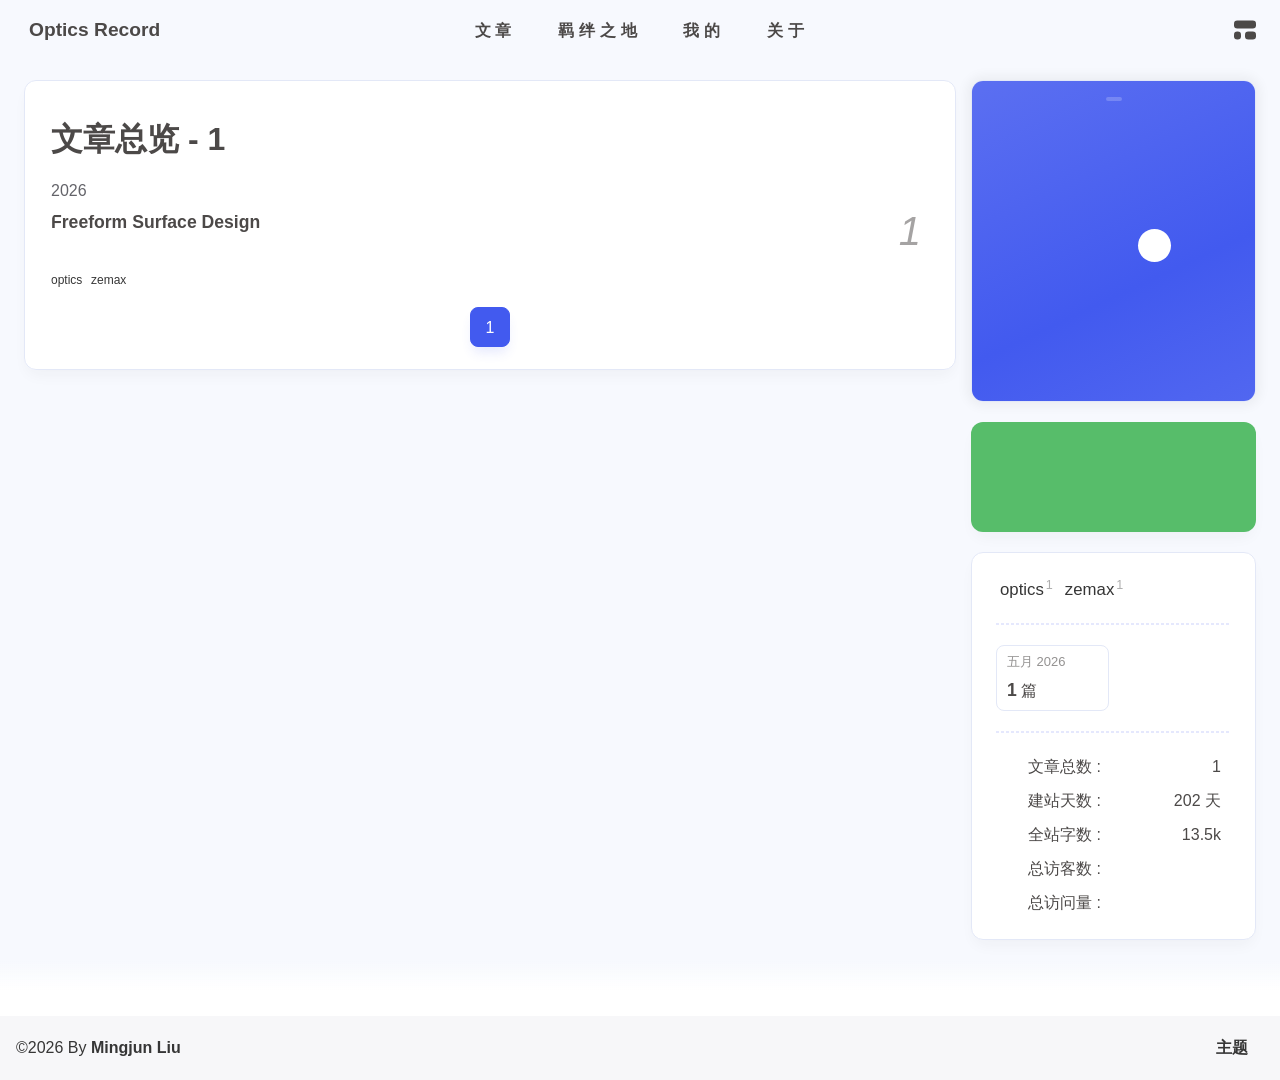
==== commit a9b9c927: "Site updated: 2026-05-18 18:54:44" ====
--- a/archives/index.html
+++ b/archives/index.html
@@ -60,7 +60,7 @@
   isHome: false,
   isHighlightShrink: false,
   isToc: false,
-  postUpdate: '2026-05-18 18:53:32',
+  postUpdate: '2026-05-18 18:54:18',
   postMainColor: '',
 }</script><noscript><style type="text/css">
   #nav {
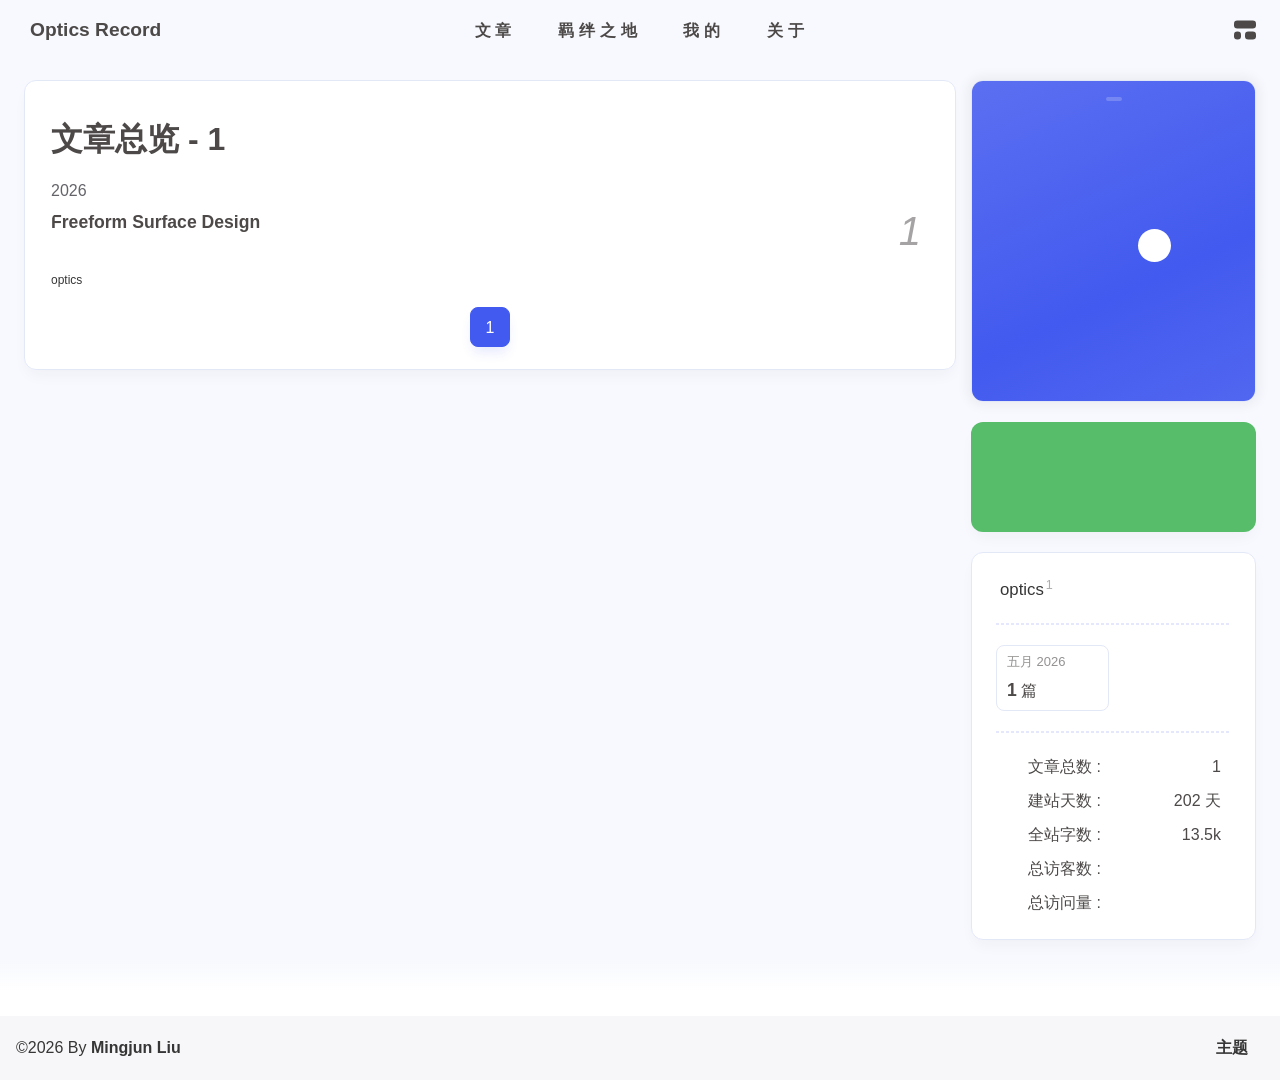
==== commit 093da4b4: "Site updated: 2026-05-19 13:32:39" ====
--- a/archives/index.html
+++ b/archives/index.html
@@ -1,6 +1,6 @@
 <!DOCTYPE html><html lang="zh-CN" data-theme="light"><head><meta charset="UTF-8"><meta http-equiv="X-UA-Compatible" content="IE=edge"><meta name="viewport" content="width=device-width, initial-scale=1.0, user-scalable=no"><title>归档 | Optics Record</title><meta name="keywords" content="Optics, AI Agent"><meta name="author" content="Mingjun Liu"><meta name="copyright" content="Mingjun Liu"><meta name="format-detection" content="telephone=no"><meta name="theme-color" content="#f7f9fe"><meta name="mobile-web-app-capable" content="yes"><meta name="apple-touch-fullscreen" content="yes"><meta name="apple-mobile-web-app-title" content="归档"><meta name="application-name" content="归档"><meta name="apple-mobile-web-app-capable" content="yes"><meta name="apple-mobile-web-app-status-bar-style" content="#f7f9fe"><meta property="og:type" content="website"><meta property="og:title" content="归档"><meta property="og:url" content="https://lmj520ls.github.io/archives/index.html"><meta property="og:site_name" content="Optics Record"><meta property="og:description" content="归档"><meta property="og:locale" content="zh-CN"><meta property="og:image" content="https://lmj520ls.github.io/img/Avatar.png"><meta property="article:author" content="Mingjun Liu"><meta property="article:tag" content="Optics, AI Agent"><meta name="twitter:card" content="summary"><meta name="twitter:image" content="https://lmj520ls.github.io/img/Avatar.png"><meta name="description" content="归档"><link rel="shortcut icon" href="/favicon.ico"><link rel="canonical" href="https://lmj520ls.github.io/archives/"><link rel="preconnect" href="//cdn.cbd.int"/><link rel="preconnect" href="//busuanzi.ibruce.info"/><meta name="google-site-verification" content="xxx"/><meta name="baidu-site-verification" content="code-xxx"/><meta name="msvalidate.01" content="xxx"/><link rel="stylesheet" href="/css/index.css"><link rel="stylesheet" href="https://cdn.cbd.int/node-snackbar@0.1.16/dist/snackbar.min.css" media="print" onload="this.media='all'"><link rel="stylesheet" href="https://cdn.cbd.int/@fancyapps/ui@6.1.6/dist/fancybox/fancybox.css" media="print" onload="this.media='all'"><script>const GLOBAL_CONFIG = {
   linkPageTop: undefined,
-  peoplecanvas: {"enable":true,"img":"https://upload-bbs.miyoushe.com/upload/2024/07/27/125766904/ba62475f396df9de3316a08ed9e65d86_5680958632268053399..png"},
+  peoplecanvas: {"enable":true,"img":"/img/happy-loop.png"},
   postHeadAiDescription: {"enable":true,"gptName":"AnZhiYu","mode":"local","switchBtn":false,"btnLink":"https://afdian.net/item/886a79d4db6711eda42a52540025c377","randomNum":3,"basicWordCount":1000,"key":"xxxx","Referer":"https://xx.xx/"},
   diytitle: {"enable":true,"leaveTitle":"w(ﾟДﾟ)w 不要走！再看看嘛！","backTitle":"♪(^∇^*)欢迎肥来！"},
   LA51: undefined,
@@ -60,7 +60,7 @@
   isHome: false,
   isHighlightShrink: false,
   isToc: false,
-  postUpdate: '2026-05-18 18:54:18',
+  postUpdate: '2026-05-19 13:32:34',
   postMainColor: '',
 }</script><noscript><style type="text/css">
   #nav {
@@ -203,7 +203,7 @@
 if (true) {
   document.addEventListener('pjax:send', () => { preloader.initLoading() })
   document.addEventListener('pjax:complete', () => { preloader.endLoading() })
-}</script><link rel="stylesheet" href="https://cdn.cbd.int/anzhiyu-theme-static@1.1.10/progress_bar/progress_bar.css"/><script async="async" src="https://cdn.cbd.int/pace-js@1.2.4/pace.min.js" data-pace-options="{ &quot;restartOnRequestAfter&quot;:false,&quot;eventLag&quot;:false}"></script><div class="page" id="body-wrap"><header class="not-top-img" id="page-header"><nav id="nav"><div id="nav-group"><span id="blog_name"><a id="site-name" href="/" accesskey="h"><div class="title">Optics Record</div><i class="anzhiyufont anzhiyu-icon-house-chimney"></i></a></span><div class="mask-name-container"><div id="name-container"><a id="page-name" href="javascript:anzhiyu.scrollToDest(0, 500)">PAGE_NAME</a></div></div><div id="menus"><div class="menus_items"><div class="menus_item"><a class="site-page" href="javascript:void(0);"><span> 文章</span></a><ul class="menus_item_child"><li><a class="site-page child faa-parent animated-hover" href="/archives/"><i class="anzhiyufont anzhiyu-icon-box-archive faa-tada" style="font-size: 0.9em;"></i><span> 隧道</span></a></li><li><a class="site-page child faa-parent animated-hover" href="/categories/"><i class="anzhiyufont anzhiyu-icon-shapes faa-tada" style="font-size: 0.9em;"></i><span> 分类</span></a></li><li><a class="site-page child faa-parent animated-hover" href="/tags/"><i class="anzhiyufont anzhiyu-icon-tags faa-tada" style="font-size: 0.9em;"></i><span> 标签</span></a></li></ul></div><div class="menus_item"><a class="site-page" href="javascript:void(0);"><span> 羁绊之地</span></a><ul class="menus_item_child"><li><a class="site-page child faa-parent animated-hover" href="/link/"><i class="anzhiyufont anzhiyu-icon-link faa-tada" style="font-size: 0.9em;"></i><span> 友人帐</span></a></li><li><a class="site-page child faa-parent animated-hover" href="/fcircle/"><i class="anzhiyufont anzhiyu-icon-artstation faa-tada" style="font-size: 0.9em;"></i><span> 交流圈</span></a></li><li><a class="site-page child faa-parent animated-hover" href="/comments/"><i class="anzhiyufont anzhiyu-icon-envelope faa-tada" style="font-size: 0.9em;"></i><span> 留言板</span></a></li></ul></div><div class="menus_item"><a class="site-page" href="javascript:void(0);"><span> 我的</span></a><ul class="menus_item_child"><li><a class="site-page child faa-parent animated-hover" href="/music/"><i class="anzhiyufont anzhiyu-icon-music faa-tada" style="font-size: 0.9em;"></i><span> 音乐馆</span></a></li><li><a class="site-page child faa-parent animated-hover" href="/bangumis/"><i class="anzhiyufont anzhiyu-icon-bilibili faa-tada" style="font-size: 0.9em;"></i><span> 追番页</span></a></li><li><a class="site-page child faa-parent animated-hover" href="/album/"><i class="anzhiyufont anzhiyu-icon-images faa-tada" style="font-size: 0.9em;"></i><span> 相册集</span></a></li><li><a class="site-page child faa-parent animated-hover" href="/air-conditioner/"><i class="anzhiyufont anzhiyu-icon-fan faa-tada" style="font-size: 0.9em;"></i><span> 小空调</span></a></li></ul></div><div class="menus_item"><a class="site-page" href="javascript:void(0);"><span> 关于</span></a><ul class="menus_item_child"><li><a class="site-page child faa-parent animated-hover" href="/about/"><i class="anzhiyufont anzhiyu-icon-paper-plane faa-tada" style="font-size: 0.9em;"></i><span> 关于本人</span></a></li><li><a class="site-page child faa-parent animated-hover" href="/essay/"><i class="anzhiyufont anzhiyu-icon-lightbulb faa-tada" style="font-size: 0.9em;"></i><span> 闲言碎语</span></a></li><li><a class="site-page child faa-parent animated-hover" href="javascript:toRandomPost()"><i class="anzhiyufont anzhiyu-icon-shoe-prints1 faa-tada" style="font-size: 0.9em;"></i><span> 随便逛逛</span></a></li></ul></div></div></div><div id="nav-right"><div class="nav-button" id="randomPost_button"><a class="site-page" onclick="toRandomPost()" title="随机前往一个文章" href="javascript:void(0);"><i class="anzhiyufont anzhiyu-icon-dice"></i></a></div><input id="center-console" type="checkbox"/><label class="widget" for="center-console" title="中控台" onclick="anzhiyu.switchConsole();"><i class="left"></i><i class="widget center"></i><i class="widget right"></i></label><div id="console"><div class="console-card-group-reward"><ul class="reward-all console-card"><li class="reward-item"><a href="/img/wechat-pay.png" target="_blank"><img class="post-qr-code-img" alt="微信" src= "[data-uri]" onerror="this.onerror=null,this.src=&quot;/img/404.jpg&quot;" data-lazy-src="/img/wechat-pay.png"/></a><div class="post-qr-code-desc">微信</div></li><li class="reward-item"><a href="/img/alipay-pay.png" target="_blank"><img class="post-qr-code-img" alt="支付宝" src= "[data-uri]" onerror="this.onerror=null,this.src=&quot;/img/404.jpg&quot;" data-lazy-src="/img/alipay-pay.png"/></a><div class="post-qr-code-desc">支付宝</div></li></ul></div><div class="console-card-group"><div class="console-card-group-left"><div class="console-card" id="card-newest-comments"><div class="card-content"><div class="author-content-item-tips">互动</div><span class="author-content-item-title"> 最新评论</span></div><div class="aside-list"><span>正在加载中...</span></div></div></div><div class="console-card-group-right"><div class="console-card tags"><div class="card-content"><div class="author-content-item-tips">兴趣点</div><span class="author-content-item-title">寻找你感兴趣的领域</span><div class="card-tags"><div class="item-headline"></div><div class="card-tag-cloud"><a href="/tags/optics/" style="font-size: 1.05rem;">optics<sup>1</sup></a><a href="/tags/zemax/" style="font-size: 1.05rem;">zemax<sup>1</sup></a></div></div><hr/></div></div><div class="console-card history"><div class="item-headline"><i class="anzhiyufont anzhiyu-icon-box-archiv"></i><span>文章</span></div><div class="card-archives"><div class="item-headline"><i class="anzhiyufont anzhiyu-icon-archive"></i><span>归档</span></div><ul class="card-archive-list"><li class="card-archive-list-item"><a class="card-archive-list-link" href="/archives/2026/05/"><span class="card-archive-list-date">五月 2026</span><div class="card-archive-list-count-group"><span class="card-archive-list-count">1</span><span>篇</span></div></a></li></ul></div><hr/></div></div></div><div class="button-group"><div class="console-btn-item"><a class="darkmode_switchbutton" title="显示模式切换" href="javascript:void(0);"><i class="anzhiyufont anzhiyu-icon-moon"></i></a></div><div class="console-btn-item" id="consoleHideAside" onclick="anzhiyu.hideAsideBtn()" title="边栏显示控制"><a class="asideSwitch"><i class="anzhiyufont anzhiyu-icon-arrows-left-right"></i></a></div><div class="console-btn-item" id="consoleMusic" onclick="anzhiyu.musicToggle()" title="音乐开关"><a class="music-switch"><i class="anzhiyufont anzhiyu-icon-music"></i></a></div></div><div class="console-mask" onclick="anzhiyu.hideConsole()" href="javascript:void(0);"></div></div><div class="nav-button" id="nav-totop"><a class="totopbtn" href="javascript:void(0);"><i class="anzhiyufont anzhiyu-icon-arrow-up"></i><span id="percent" onclick="anzhiyu.scrollToDest(0,500)">0</span></a></div><div id="toggle-menu"><a class="site-page" href="javascript:void(0);" title="切换"><i class="anzhiyufont anzhiyu-icon-bars"></i></a></div></div></div></nav></header><main id="blog-container"><div class="layout" id="content-inner"><div id="archive"><div class="article-sort-title">文章总览 - 1</div><div class="article-sort"><div class="article-sort-item year"><span>2026</span></div><div class="article-sort-item no-article-cover"><div class="article-sort-item-info"><a class="article-sort-item-title" href="/2026/05/17/1/" title="Freeform Surface Design">Freeform Surface Design</a><span class="article-sort-item-index">1</span><div class="article-meta-wrap"><span class="article-sort-item-tags"><a class="article-meta__tags" href="/tags/optics/" tabindex="-1"> <span> <i class="anzhiyufont anzhiyu-icon-hashtag"></i>optics</span></a><a class="article-meta__tags" href="/tags/zemax/" tabindex="-1"> <span> <i class="anzhiyufont anzhiyu-icon-hashtag"></i>zemax</span></a></span><div class="article-sort-item-time"><i class="anzhiyufont anzhiyu-icon-calendar-alt"></i><time class="post-meta-date-created" datetime="2026-05-17T06:40:13.556Z" title="发表于 2026-05-17 14:40:13">2026-05-17</time></div></div></div></div></div><nav id="pagination"><div class="pagination"><span class="page-number current">1</span></div></nav></div><div class="aside-content" id="aside-content"><div class="card-widget card-info"><div class="card-content"><div class="author-info__sayhi" id="author-info__sayhi" onclick="anzhiyu.changeSayHelloText()"></div><div class="author-info-avatar"><img class="avatar-img" src= "[data-uri]" onerror="this.onerror=null,this.src=&quot;/img/404.jpg&quot;" data-lazy-src="/img/Avatar.png" onerror="this.onerror=null;this.src='/img/friend_404.gif'" alt="avatar"/><div class="author-status"><img class="g-status" src= "[data-uri]" onerror="this.onerror=null,this.src=&quot;/img/404.jpg&quot;" data-lazy-src="https://bu.dusays.com/2023/08/24/64e6ce9c507bb.png" alt="status"/></div></div><div class="author-info__description">Mingjun Liu 的Optics与 AI</div></div></div><div class="card-widget anzhiyu-right-widget" id="card-wechat" onclick="null"><div id="flip-wrapper"><div id="flip-content"><div class="face" style="background: url(https://bu.dusays.com/2023/01/13/63c02edf44033.png) center center / 100% no-repeat"></div><div class="back face" style="background: url(/img/gzh-qr.png) center center / 100% no-repeat"></div></div></div></div><div class="sticky_layout"><div class="card-widget"><div class="card-tags"><div class="item-headline"></div><div class="card-tag-cloud"><a href="/tags/optics/" style="font-size: 1.05rem;">optics<sup>1</sup></a><a href="/tags/zemax/" style="font-size: 1.05rem;">zemax<sup>1</sup></a></div></div><hr/><div class="card-archives"><div class="item-headline"><i class="anzhiyufont anzhiyu-icon-archive"></i><span>归档</span></div><ul class="card-archive-list"><li class="card-archive-list-item"><a class="card-archive-list-link" href="/archives/2026/05/"><span class="card-archive-list-date">五月 2026</span><div class="card-archive-list-count-group"><span class="card-archive-list-count">1</span><span>篇</span></div></a></li></ul></div><hr/><div class="card-webinfo"><div class="item-headline"><i class="anzhiyufont anzhiyu-icon-chart-line"></i><span>网站资讯</span></div><div class="webinfo"><div class="webinfo-item"><div class="webinfo-item-title"><i class="anzhiyufont anzhiyu-icon-file-lines"></i><div class="item-name">文章总数 :</div></div><div class="item-count">1</div></div><div class="webinfo-item"><div class="webinfo-item-title"><i class="anzhiyufont anzhiyu-icon-stopwatch"></i><div class="item-name">建站天数 :</div></div><div class="item-count" id="runtimeshow" data-publishDate="2026-05-17T08:50:00.000Z"><i class="anzhiyufont anzhiyu-icon-spinner anzhiyu-spin"></i></div></div><div class="webinfo-item"><div class="webinfo-item-title"><i class="anzhiyufont anzhiyu-icon-font"></i><div class="item-name">全站字数 :</div></div><div class="item-count">13.5k</div></div><div class="webinfo-item"><div class="webinfo-item-title"><i class="anzhiyufont anzhiyu-icon-universal-access"></i><div class="item-name">总访客数 :</div></div><div class="item-count" id="busuanzi_value_site_uv"><i class="anzhiyufont anzhiyu-icon-spinner anzhiyu-spin"></i></div></div><div class="webinfo-item"><div class="webinfo-item-title"><i class="anzhiyufont anzhiyu-icon-square-poll-vertical"></i><div class="item-name">总访问量 :</div></div><div class="item-count" id="busuanzi_value_site_pv"><i class="anzhiyufont anzhiyu-icon-spinner anzhiyu-spin"></i></div></div></div></div></div></div></div></div></main><footer id="footer"><div id="footer-wrap"></div><div id="footer-bar"><div class="footer-bar-links"><div class="footer-bar-left"><div id="footer-bar-tips"><div class="copyright">&copy;2026 By <a class="footer-bar-link" href="/" title="Mingjun Liu" target="_blank">Mingjun Liu</a></div></div><div id="footer-type-tips"></div></div><div class="footer-bar-right"><a class="footer-bar-link" target="_blank" rel="noopener" href="https://github.com/anzhiyu-c/hexo-theme-anzhiyu" title="主题">主题</a></div></div></div></footer></div><div id="sidebar"><div id="menu-mask"></div><div id="sidebar-menus"><div class="sidebar-site-data site-data is-center"><a href="/archives/" title="archive"><div class="headline">文章</div><div class="length-num">1</div></a><a href="/tags/" title="tag"><div class="headline">标签</div><div class="length-num">2</div></a><a href="/categories/" title="category"><div class="headline">分类</div><div class="length-num">0</div></a></div><span class="sidebar-menu-item-title">功能</span><div class="sidebar-menu-item"><a class="darkmode_switchbutton menu-child" href="javascript:void(0);" title="显示模式"><i class="anzhiyufont anzhiyu-icon-circle-half-stroke"></i><span>显示模式</span></a></div><div class="back-menu-list-groups"><div class="back-menu-list-group"><div class="back-menu-list-title">网页</div><div class="back-menu-list"><a class="back-menu-item" target="_blank" rel="noopener" href="https://hexo.anheyu.com/" title="博客"><img class="back-menu-item-icon" src= "[data-uri]" onerror="this.onerror=null,this.src=&quot;/img/404.jpg&quot;" data-lazy-src="/img/favicon.ico" alt="博客"/><span class="back-menu-item-text">博客</span></a></div></div><div class="back-menu-list-group"><div class="back-menu-list-title">项目</div><div class="back-menu-list"><a class="back-menu-item" target="_blank" rel="noopener" href="https://image.anheyu.com/" title="安知鱼图床"><img class="back-menu-item-icon" src= "[data-uri]" onerror="this.onerror=null,this.src=&quot;/img/404.jpg&quot;" data-lazy-src="https://image.anheyu.com/favicon.ico" alt="安知鱼图床"/><span class="back-menu-item-text">安知鱼图床</span></a></div></div></div><div class="menus_items"><div class="menus_item"><a class="site-page" href="javascript:void(0);"><span> 文章</span></a><ul class="menus_item_child"><li><a class="site-page child faa-parent animated-hover" href="/archives/"><i class="anzhiyufont anzhiyu-icon-box-archive faa-tada" style="font-size: 0.9em;"></i><span> 隧道</span></a></li><li><a class="site-page child faa-parent animated-hover" href="/categories/"><i class="anzhiyufont anzhiyu-icon-shapes faa-tada" style="font-size: 0.9em;"></i><span> 分类</span></a></li><li><a class="site-page child faa-parent animated-hover" href="/tags/"><i class="anzhiyufont anzhiyu-icon-tags faa-tada" style="font-size: 0.9em;"></i><span> 标签</span></a></li></ul></div><div class="menus_item"><a class="site-page" href="javascript:void(0);"><span> 羁绊之地</span></a><ul class="menus_item_child"><li><a class="site-page child faa-parent animated-hover" href="/link/"><i class="anzhiyufont anzhiyu-icon-link faa-tada" style="font-size: 0.9em;"></i><span> 友人帐</span></a></li><li><a class="site-page child faa-parent animated-hover" href="/fcircle/"><i class="anzhiyufont anzhiyu-icon-artstation faa-tada" style="font-size: 0.9em;"></i><span> 交流圈</span></a></li><li><a class="site-page child faa-parent animated-hover" href="/comments/"><i class="anzhiyufont anzhiyu-icon-envelope faa-tada" style="font-size: 0.9em;"></i><span> 留言板</span></a></li></ul></div><div class="menus_item"><a class="site-page" href="javascript:void(0);"><span> 我的</span></a><ul class="menus_item_child"><li><a class="site-page child faa-parent animated-hover" href="/music/"><i class="anzhiyufont anzhiyu-icon-music faa-tada" style="font-size: 0.9em;"></i><span> 音乐馆</span></a></li><li><a class="site-page child faa-parent animated-hover" href="/bangumis/"><i class="anzhiyufont anzhiyu-icon-bilibili faa-tada" style="font-size: 0.9em;"></i><span> 追番页</span></a></li><li><a class="site-page child faa-parent animated-hover" href="/album/"><i class="anzhiyufont anzhiyu-icon-images faa-tada" style="font-size: 0.9em;"></i><span> 相册集</span></a></li><li><a class="site-page child faa-parent animated-hover" href="/air-conditioner/"><i class="anzhiyufont anzhiyu-icon-fan faa-tada" style="font-size: 0.9em;"></i><span> 小空调</span></a></li></ul></div><div class="menus_item"><a class="site-page" href="javascript:void(0);"><span> 关于</span></a><ul class="menus_item_child"><li><a class="site-page child faa-parent animated-hover" href="/about/"><i class="anzhiyufont anzhiyu-icon-paper-plane faa-tada" style="font-size: 0.9em;"></i><span> 关于本人</span></a></li><li><a class="site-page child faa-parent animated-hover" href="/essay/"><i class="anzhiyufont anzhiyu-icon-lightbulb faa-tada" style="font-size: 0.9em;"></i><span> 闲言碎语</span></a></li><li><a class="site-page child faa-parent animated-hover" href="javascript:toRandomPost()"><i class="anzhiyufont anzhiyu-icon-shoe-prints1 faa-tada" style="font-size: 0.9em;"></i><span> 随便逛逛</span></a></li></ul></div></div><span class="sidebar-menu-item-title">标签</span><div class="card-tags"><div class="item-headline"></div><div class="card-tag-cloud"><a href="/tags/optics/" style="font-size: 0.88rem;">optics<sup>1</sup></a><a href="/tags/zemax/" style="font-size: 0.88rem;">zemax<sup>1</sup></a></div></div><hr/></div></div><div id="rightside"><div id="rightside-config-hide"><button id="translateLink" type="button" title="简繁转换">繁</button><button id="darkmode" type="button" title="浅色和深色模式转换"><i class="anzhiyufont anzhiyu-icon-circle-half-stroke"></i></button><button id="hide-aside-btn" type="button" title="单栏和双栏切换"><i class="anzhiyufont anzhiyu-icon-arrows-left-right"></i></button></div><div id="rightside-config-show"><button id="rightside-config" type="button" title="设置"><i class="anzhiyufont anzhiyu-icon-gear"></i></button><button id="go-up" type="button" title="回到顶部"><i class="anzhiyufont anzhiyu-icon-arrow-up"></i></button></div></div><div id="nav-music"><a id="nav-music-hoverTips" onclick="anzhiyu.musicToggle()" accesskey="m">播放音乐</a><div id="console-music-bg"></div><meting-js id="8152976493" server="netease" type="playlist" mutex="true" preload="none" theme="var(--anzhiyu-main)" data-lrctype="0" order="random" volume="0.7"></meting-js></div><div id="rightMenu"><div class="rightMenu-group rightMenu-small"><div class="rightMenu-item" id="menu-backward"><i class="anzhiyufont anzhiyu-icon-arrow-left"></i></div><div class="rightMenu-item" id="menu-forward"><i class="anzhiyufont anzhiyu-icon-arrow-right"></i></div><div class="rightMenu-item" id="menu-refresh"><i class="anzhiyufont anzhiyu-icon-arrow-rotate-right" style="font-size: 1rem;"></i></div><div class="rightMenu-item" id="menu-top"><i class="anzhiyufont anzhiyu-icon-arrow-up"></i></div></div><div class="rightMenu-group rightMenu-line rightMenuPlugin"><div class="rightMenu-item" id="menu-copytext"><i class="anzhiyufont anzhiyu-icon-copy"></i><span>复制选中文本</span></div><div class="rightMenu-item" id="menu-pastetext"><i class="anzhiyufont anzhiyu-icon-paste"></i><span>粘贴文本</span></div><a class="rightMenu-item" id="menu-commenttext"><i class="anzhiyufont anzhiyu-icon-comment-medical"></i><span>引用到评论</span></a><div class="rightMenu-item" id="menu-newwindow"><i class="anzhiyufont anzhiyu-icon-window-restore"></i><span>新窗口打开</span></div><div class="rightMenu-item" id="menu-copylink"><i class="anzhiyufont anzhiyu-icon-link"></i><span>复制链接地址</span></div><div class="rightMenu-item" id="menu-copyimg"><i class="anzhiyufont anzhiyu-icon-images"></i><span>复制此图片</span></div><div class="rightMenu-item" id="menu-downloadimg"><i class="anzhiyufont anzhiyu-icon-download"></i><span>下载此图片</span></div><div class="rightMenu-item" id="menu-newwindowimg"><i class="anzhiyufont anzhiyu-icon-window-restore"></i><span>新窗口打开图片</span></div><div class="rightMenu-item" id="menu-search"><i class="anzhiyufont anzhiyu-icon-magnifying-glass"></i><span>站内搜索</span></div><div class="rightMenu-item" id="menu-searchBaidu"><i class="anzhiyufont anzhiyu-icon-magnifying-glass"></i><span>百度搜索</span></div><div class="rightMenu-item" id="menu-music-toggle"><i class="anzhiyufont anzhiyu-icon-play"></i><span>播放音乐</span></div><div class="rightMenu-item" id="menu-music-back"><i class="anzhiyufont anzhiyu-icon-backward"></i><span>切换到上一首</span></div><div class="rightMenu-item" id="menu-music-forward"><i class="anzhiyufont anzhiyu-icon-forward"></i><span>切换到下一首</span></div><div class="rightMenu-item" id="menu-music-playlist" onclick="window.open(&quot;https://y.qq.com/n/ryqq/playlist/8802438608&quot;, &quot;_blank&quot;);" style="display: none;"><i class="anzhiyufont anzhiyu-icon-radio"></i><span>查看所有歌曲</span></div><div class="rightMenu-item" id="menu-music-copyMusicName"><i class="anzhiyufont anzhiyu-icon-copy"></i><span>复制歌名</span></div></div><div class="rightMenu-group rightMenu-line rightMenuOther"><a class="rightMenu-item menu-link" id="menu-randomPost"><i class="anzhiyufont anzhiyu-icon-shuffle"></i><span>随便逛逛</span></a><a class="rightMenu-item menu-link" href="/categories/"><i class="anzhiyufont anzhiyu-icon-cube"></i><span>博客分类</span></a><a class="rightMenu-item menu-link" href="/tags/"><i class="anzhiyufont anzhiyu-icon-tags"></i><span>文章标签</span></a></div><div class="rightMenu-group rightMenu-line rightMenuOther"><a class="rightMenu-item" id="menu-copy" href="javascript:void(0);"><i class="anzhiyufont anzhiyu-icon-copy"></i><span>复制地址</span></a><a class="rightMenu-item" id="menu-commentBarrage" href="javascript:void(0);"><i class="anzhiyufont anzhiyu-icon-message"></i><span class="menu-commentBarrage-text">关闭热评</span></a><a class="rightMenu-item" id="menu-darkmode" href="javascript:void(0);"><i class="anzhiyufont anzhiyu-icon-circle-half-stroke"></i><span class="menu-darkmode-text">深色模式</span></a><a class="rightMenu-item" id="menu-translate" href="javascript:void(0);"><i class="anzhiyufont anzhiyu-icon-language"></i><span>轉為繁體</span></a></div></div><div id="rightmenu-mask"></div><div><script src="/js/utils.js"></script><script src="/js/main.js"></script><script src="/js/tw_cn.js"></script><script src="https://cdn.cbd.int/@fancyapps/ui@6.1.6/dist/fancybox/fancybox.umd.js"></script><script src="https://cdn.cbd.int/instant.page@5.2.0/instantpage.js" type="module"></script><script src="https://cdn.cbd.int/vanilla-lazyload@19.1.3/dist/lazyload.iife.min.js"></script><script src="https://cdn.cbd.int/node-snackbar@0.1.16/dist/snackbar.min.js"></script><canvas id="universe"></canvas><script async src="https://npm.elemecdn.com/anzhiyu-theme-static@1.0.0/dark/dark.js"></script><script>// 消除控制台打印
+}</script><link rel="stylesheet" href="https://cdn.cbd.int/anzhiyu-theme-static@1.1.10/progress_bar/progress_bar.css"/><script async="async" src="https://cdn.cbd.int/pace-js@1.2.4/pace.min.js" data-pace-options="{ &quot;restartOnRequestAfter&quot;:false,&quot;eventLag&quot;:false}"></script><div class="page" id="body-wrap"><header class="not-top-img" id="page-header"><nav id="nav"><div id="nav-group"><span id="blog_name"><a id="site-name" href="/" accesskey="h"><div class="title">Optics Record</div><i class="anzhiyufont anzhiyu-icon-house-chimney"></i></a></span><div class="mask-name-container"><div id="name-container"><a id="page-name" href="javascript:anzhiyu.scrollToDest(0, 500)">PAGE_NAME</a></div></div><div id="menus"><div class="menus_items"><div class="menus_item"><a class="site-page" href="javascript:void(0);"><span> 文章</span></a><ul class="menus_item_child"><li><a class="site-page child faa-parent animated-hover" href="/archives/"><i class="anzhiyufont anzhiyu-icon-box-archive faa-tada" style="font-size: 0.9em;"></i><span> 隧道</span></a></li><li><a class="site-page child faa-parent animated-hover" href="/categories/"><i class="anzhiyufont anzhiyu-icon-shapes faa-tada" style="font-size: 0.9em;"></i><span> 分类</span></a></li><li><a class="site-page child faa-parent animated-hover" href="/tags/"><i class="anzhiyufont anzhiyu-icon-tags faa-tada" style="font-size: 0.9em;"></i><span> 标签</span></a></li></ul></div><div class="menus_item"><a class="site-page" href="javascript:void(0);"><span> 羁绊之地</span></a><ul class="menus_item_child"><li><a class="site-page child faa-parent animated-hover" href="/link/"><i class="anzhiyufont anzhiyu-icon-link faa-tada" style="font-size: 0.9em;"></i><span> 友人帐</span></a></li><li><a class="site-page child faa-parent animated-hover" href="/fcircle/"><i class="anzhiyufont anzhiyu-icon-artstation faa-tada" style="font-size: 0.9em;"></i><span> 交流圈</span></a></li><li><a class="site-page child faa-parent animated-hover" href="/comments/"><i class="anzhiyufont anzhiyu-icon-envelope faa-tada" style="font-size: 0.9em;"></i><span> 留言板</span></a></li></ul></div><div class="menus_item"><a class="site-page" href="javascript:void(0);"><span> 我的</span></a><ul class="menus_item_child"><li><a class="site-page child faa-parent animated-hover" href="/music/"><i class="anzhiyufont anzhiyu-icon-music faa-tada" style="font-size: 0.9em;"></i><span> 音乐馆</span></a></li><li><a class="site-page child faa-parent animated-hover" href="/bangumis/"><i class="anzhiyufont anzhiyu-icon-bilibili faa-tada" style="font-size: 0.9em;"></i><span> 追番页</span></a></li><li><a class="site-page child faa-parent animated-hover" href="/album/"><i class="anzhiyufont anzhiyu-icon-images faa-tada" style="font-size: 0.9em;"></i><span> 相册集</span></a></li><li><a class="site-page child faa-parent animated-hover" href="/air-conditioner/"><i class="anzhiyufont anzhiyu-icon-fan faa-tada" style="font-size: 0.9em;"></i><span> 小空调</span></a></li></ul></div><div class="menus_item"><a class="site-page" href="javascript:void(0);"><span> 关于</span></a><ul class="menus_item_child"><li><a class="site-page child faa-parent animated-hover" href="/about/"><i class="anzhiyufont anzhiyu-icon-paper-plane faa-tada" style="font-size: 0.9em;"></i><span> 关于本人</span></a></li><li><a class="site-page child faa-parent animated-hover" href="/essay/"><i class="anzhiyufont anzhiyu-icon-lightbulb faa-tada" style="font-size: 0.9em;"></i><span> 奇思妙想</span></a></li><li><a class="site-page child faa-parent animated-hover" href="javascript:toRandomPost()"><i class="anzhiyufont anzhiyu-icon-shoe-prints1 faa-tada" style="font-size: 0.9em;"></i><span> 消遣之地</span></a></li></ul></div></div></div><div id="nav-right"><div class="nav-button" id="randomPost_button"><a class="site-page" onclick="toRandomPost()" title="随机前往一个文章" href="javascript:void(0);"><i class="anzhiyufont anzhiyu-icon-dice"></i></a></div><input id="center-console" type="checkbox"/><label class="widget" for="center-console" title="中控台" onclick="anzhiyu.switchConsole();"><i class="left"></i><i class="widget center"></i><i class="widget right"></i></label><div id="console"><div class="console-card-group-reward"><ul class="reward-all console-card"><li class="reward-item"><a href="/img/wechat-pay.png" target="_blank"><img class="post-qr-code-img" alt="微信" src= "[data-uri]" onerror="this.onerror=null,this.src=&quot;/img/404.jpg&quot;" data-lazy-src="/img/wechat-pay.png"/></a><div class="post-qr-code-desc">微信</div></li><li class="reward-item"><a href="/img/alipay-pay.png" target="_blank"><img class="post-qr-code-img" alt="支付宝" src= "[data-uri]" onerror="this.onerror=null,this.src=&quot;/img/404.jpg&quot;" data-lazy-src="/img/alipay-pay.png"/></a><div class="post-qr-code-desc">支付宝</div></li></ul></div><div class="console-card-group"><div class="console-card-group-left"><div class="console-card" id="card-newest-comments"><div class="card-content"><div class="author-content-item-tips">互动</div><span class="author-content-item-title"> 最新评论</span></div><div class="aside-list"><span>正在加载中...</span></div></div></div><div class="console-card-group-right"><div class="console-card tags"><div class="card-content"><div class="author-content-item-tips">兴趣点</div><span class="author-content-item-title">寻找你感兴趣的领域</span><div class="card-tags"><div class="item-headline"></div><div class="card-tag-cloud"><a href="/tags/optics/" style="font-size: 1.05rem;">optics<sup>1</sup></a></div></div><hr/></div></div><div class="console-card history"><div class="item-headline"><i class="anzhiyufont anzhiyu-icon-box-archiv"></i><span>文章</span></div><div class="card-archives"><div class="item-headline"><i class="anzhiyufont anzhiyu-icon-archive"></i><span>归档</span></div><ul class="card-archive-list"><li class="card-archive-list-item"><a class="card-archive-list-link" href="/archives/2026/05/"><span class="card-archive-list-date">五月 2026</span><div class="card-archive-list-count-group"><span class="card-archive-list-count">1</span><span>篇</span></div></a></li></ul></div><hr/></div></div></div><div class="button-group"><div class="console-btn-item"><a class="darkmode_switchbutton" title="显示模式切换" href="javascript:void(0);"><i class="anzhiyufont anzhiyu-icon-moon"></i></a></div><div class="console-btn-item" id="consoleHideAside" onclick="anzhiyu.hideAsideBtn()" title="边栏显示控制"><a class="asideSwitch"><i class="anzhiyufont anzhiyu-icon-arrows-left-right"></i></a></div><div class="console-btn-item" id="consoleMusic" onclick="anzhiyu.musicToggle()" title="音乐开关"><a class="music-switch"><i class="anzhiyufont anzhiyu-icon-music"></i></a></div></div><div class="console-mask" onclick="anzhiyu.hideConsole()" href="javascript:void(0);"></div></div><div class="nav-button" id="nav-totop"><a class="totopbtn" href="javascript:void(0);"><i class="anzhiyufont anzhiyu-icon-arrow-up"></i><span id="percent" onclick="anzhiyu.scrollToDest(0,500)">0</span></a></div><div id="toggle-menu"><a class="site-page" href="javascript:void(0);" title="切换"><i class="anzhiyufont anzhiyu-icon-bars"></i></a></div></div></div></nav></header><main id="blog-container"><div class="layout" id="content-inner"><div id="archive"><div class="article-sort-title">文章总览 - 1</div><div class="article-sort"><div class="article-sort-item year"><span>2026</span></div><div class="article-sort-item no-article-cover"><div class="article-sort-item-info"><a class="article-sort-item-title" href="/2026/05/17/1/" title="Freeform Surface Design">Freeform Surface Design</a><span class="article-sort-item-index">1</span><div class="article-meta-wrap"><span class="article-sort-item-tags"><a class="article-meta__tags" href="/tags/optics/" tabindex="-1"> <span> <i class="anzhiyufont anzhiyu-icon-hashtag"></i>optics</span></a></span><div class="article-sort-item-time"><i class="anzhiyufont anzhiyu-icon-calendar-alt"></i><time class="post-meta-date-created" datetime="2026-05-17T06:40:13.556Z" title="发表于 2026-05-17 14:40:13">2026-05-17</time></div></div></div></div></div><nav id="pagination"><div class="pagination"><span class="page-number current">1</span></div></nav></div><div class="aside-content" id="aside-content"><div class="card-widget card-info"><div class="card-content"><div class="author-info__sayhi" id="author-info__sayhi" onclick="anzhiyu.changeSayHelloText()"></div><div class="author-info-avatar"><img class="avatar-img" src= "[data-uri]" onerror="this.onerror=null,this.src=&quot;/img/404.jpg&quot;" data-lazy-src="/img/Avatar.png" onerror="this.onerror=null;this.src='/img/friend_404.gif'" alt="avatar"/><div class="author-status"><img class="g-status" src= "[data-uri]" onerror="this.onerror=null,this.src=&quot;/img/404.jpg&quot;" data-lazy-src="https://bu.dusays.com/2023/08/24/64e6ce9c507bb.png" alt="status"/></div></div><div class="author-info__description">Mingjun Liu 的Optics与 AI</div></div></div><div class="card-widget anzhiyu-right-widget" id="card-wechat" onclick="null"><div id="flip-wrapper"><div id="flip-content"><div class="face" style="background: url(https://bu.dusays.com/2023/01/13/63c02edf44033.png) center center / 100% no-repeat"></div><div class="back face" style="background: url(/img/gzh-qr.png) center center / 100% no-repeat"></div></div></div></div><div class="sticky_layout"><div class="card-widget"><div class="card-tags"><div class="item-headline"></div><div class="card-tag-cloud"><a href="/tags/optics/" style="font-size: 1.05rem;">optics<sup>1</sup></a></div></div><hr/><div class="card-archives"><div class="item-headline"><i class="anzhiyufont anzhiyu-icon-archive"></i><span>归档</span></div><ul class="card-archive-list"><li class="card-archive-list-item"><a class="card-archive-list-link" href="/archives/2026/05/"><span class="card-archive-list-date">五月 2026</span><div class="card-archive-list-count-group"><span class="card-archive-list-count">1</span><span>篇</span></div></a></li></ul></div><hr/><div class="card-webinfo"><div class="item-headline"><i class="anzhiyufont anzhiyu-icon-chart-line"></i><span>网站资讯</span></div><div class="webinfo"><div class="webinfo-item"><div class="webinfo-item-title"><i class="anzhiyufont anzhiyu-icon-file-lines"></i><div class="item-name">文章总数 :</div></div><div class="item-count">1</div></div><div class="webinfo-item"><div class="webinfo-item-title"><i class="anzhiyufont anzhiyu-icon-stopwatch"></i><div class="item-name">建站天数 :</div></div><div class="item-count" id="runtimeshow" data-publishDate="2026-05-17T08:50:00.000Z"><i class="anzhiyufont anzhiyu-icon-spinner anzhiyu-spin"></i></div></div><div class="webinfo-item"><div class="webinfo-item-title"><i class="anzhiyufont anzhiyu-icon-font"></i><div class="item-name">全站字数 :</div></div><div class="item-count">13.5k</div></div><div class="webinfo-item"><div class="webinfo-item-title"><i class="anzhiyufont anzhiyu-icon-universal-access"></i><div class="item-name">总访客数 :</div></div><div class="item-count" id="busuanzi_value_site_uv"><i class="anzhiyufont anzhiyu-icon-spinner anzhiyu-spin"></i></div></div><div class="webinfo-item"><div class="webinfo-item-title"><i class="anzhiyufont anzhiyu-icon-square-poll-vertical"></i><div class="item-name">总访问量 :</div></div><div class="item-count" id="busuanzi_value_site_pv"><i class="anzhiyufont anzhiyu-icon-spinner anzhiyu-spin"></i></div></div></div></div></div></div></div></div></main><footer id="footer"><div id="footer-wrap"></div><div id="footer-bar"><div class="footer-bar-links"><div class="footer-bar-left"><div id="footer-bar-tips"><div class="copyright">&copy;2026 By <a class="footer-bar-link" href="/" title="Mingjun Liu" target="_blank">Mingjun Liu</a></div></div><div id="footer-type-tips"></div></div><div class="footer-bar-right"><a class="footer-bar-link" target="_blank" rel="noopener" href="https://github.com/anzhiyu-c/hexo-theme-anzhiyu" title="主题">主题</a></div></div></div></footer></div><div id="sidebar"><div id="menu-mask"></div><div id="sidebar-menus"><div class="sidebar-site-data site-data is-center"><a href="/archives/" title="archive"><div class="headline">文章</div><div class="length-num">1</div></a><a href="/tags/" title="tag"><div class="headline">标签</div><div class="length-num">1</div></a><a href="/categories/" title="category"><div class="headline">分类</div><div class="length-num">0</div></a></div><span class="sidebar-menu-item-title">功能</span><div class="sidebar-menu-item"><a class="darkmode_switchbutton menu-child" href="javascript:void(0);" title="显示模式"><i class="anzhiyufont anzhiyu-icon-circle-half-stroke"></i><span>显示模式</span></a></div><div class="back-menu-list-groups"><div class="back-menu-list-group"><div class="back-menu-list-title">网页</div><div class="back-menu-list"><a class="back-menu-item" target="_blank" rel="noopener" href="https://hexo.anheyu.com/" title="博客"><img class="back-menu-item-icon" src= "[data-uri]" onerror="this.onerror=null,this.src=&quot;/img/404.jpg&quot;" data-lazy-src="/img/favicon.ico" alt="博客"/><span class="back-menu-item-text">博客</span></a></div></div><div class="back-menu-list-group"><div class="back-menu-list-title">项目</div><div class="back-menu-list"><a class="back-menu-item" target="_blank" rel="noopener" href="https://image.anheyu.com/" title="安知鱼图床"><img class="back-menu-item-icon" src= "[data-uri]" onerror="this.onerror=null,this.src=&quot;/img/404.jpg&quot;" data-lazy-src="https://image.anheyu.com/favicon.ico" alt="安知鱼图床"/><span class="back-menu-item-text">安知鱼图床</span></a></div></div></div><div class="menus_items"><div class="menus_item"><a class="site-page" href="javascript:void(0);"><span> 文章</span></a><ul class="menus_item_child"><li><a class="site-page child faa-parent animated-hover" href="/archives/"><i class="anzhiyufont anzhiyu-icon-box-archive faa-tada" style="font-size: 0.9em;"></i><span> 隧道</span></a></li><li><a class="site-page child faa-parent animated-hover" href="/categories/"><i class="anzhiyufont anzhiyu-icon-shapes faa-tada" style="font-size: 0.9em;"></i><span> 分类</span></a></li><li><a class="site-page child faa-parent animated-hover" href="/tags/"><i class="anzhiyufont anzhiyu-icon-tags faa-tada" style="font-size: 0.9em;"></i><span> 标签</span></a></li></ul></div><div class="menus_item"><a class="site-page" href="javascript:void(0);"><span> 羁绊之地</span></a><ul class="menus_item_child"><li><a class="site-page child faa-parent animated-hover" href="/link/"><i class="anzhiyufont anzhiyu-icon-link faa-tada" style="font-size: 0.9em;"></i><span> 友人帐</span></a></li><li><a class="site-page child faa-parent animated-hover" href="/fcircle/"><i class="anzhiyufont anzhiyu-icon-artstation faa-tada" style="font-size: 0.9em;"></i><span> 交流圈</span></a></li><li><a class="site-page child faa-parent animated-hover" href="/comments/"><i class="anzhiyufont anzhiyu-icon-envelope faa-tada" style="font-size: 0.9em;"></i><span> 留言板</span></a></li></ul></div><div class="menus_item"><a class="site-page" href="javascript:void(0);"><span> 我的</span></a><ul class="menus_item_child"><li><a class="site-page child faa-parent animated-hover" href="/music/"><i class="anzhiyufont anzhiyu-icon-music faa-tada" style="font-size: 0.9em;"></i><span> 音乐馆</span></a></li><li><a class="site-page child faa-parent animated-hover" href="/bangumis/"><i class="anzhiyufont anzhiyu-icon-bilibili faa-tada" style="font-size: 0.9em;"></i><span> 追番页</span></a></li><li><a class="site-page child faa-parent animated-hover" href="/album/"><i class="anzhiyufont anzhiyu-icon-images faa-tada" style="font-size: 0.9em;"></i><span> 相册集</span></a></li><li><a class="site-page child faa-parent animated-hover" href="/air-conditioner/"><i class="anzhiyufont anzhiyu-icon-fan faa-tada" style="font-size: 0.9em;"></i><span> 小空调</span></a></li></ul></div><div class="menus_item"><a class="site-page" href="javascript:void(0);"><span> 关于</span></a><ul class="menus_item_child"><li><a class="site-page child faa-parent animated-hover" href="/about/"><i class="anzhiyufont anzhiyu-icon-paper-plane faa-tada" style="font-size: 0.9em;"></i><span> 关于本人</span></a></li><li><a class="site-page child faa-parent animated-hover" href="/essay/"><i class="anzhiyufont anzhiyu-icon-lightbulb faa-tada" style="font-size: 0.9em;"></i><span> 奇思妙想</span></a></li><li><a class="site-page child faa-parent animated-hover" href="javascript:toRandomPost()"><i class="anzhiyufont anzhiyu-icon-shoe-prints1 faa-tada" style="font-size: 0.9em;"></i><span> 消遣之地</span></a></li></ul></div></div><span class="sidebar-menu-item-title">标签</span><div class="card-tags"><div class="item-headline"></div><div class="card-tag-cloud"><a href="/tags/optics/" style="font-size: 0.88rem;">optics<sup>1</sup></a></div></div><hr/></div></div><div id="rightside"><div id="rightside-config-hide"><button id="translateLink" type="button" title="简繁转换">繁</button><button id="darkmode" type="button" title="浅色和深色模式转换"><i class="anzhiyufont anzhiyu-icon-circle-half-stroke"></i></button><button id="hide-aside-btn" type="button" title="单栏和双栏切换"><i class="anzhiyufont anzhiyu-icon-arrows-left-right"></i></button></div><div id="rightside-config-show"><button id="rightside-config" type="button" title="设置"><i class="anzhiyufont anzhiyu-icon-gear"></i></button><button id="go-up" type="button" title="回到顶部"><i class="anzhiyufont anzhiyu-icon-arrow-up"></i></button></div></div><div id="nav-music"><a id="nav-music-hoverTips" onclick="anzhiyu.musicToggle()" accesskey="m">播放音乐</a><div id="console-music-bg"></div><meting-js id="8152976493" server="netease" type="playlist" mutex="true" preload="none" theme="var(--anzhiyu-main)" data-lrctype="0" order="random" volume="0.7"></meting-js></div><div id="rightMenu"><div class="rightMenu-group rightMenu-small"><div class="rightMenu-item" id="menu-backward"><i class="anzhiyufont anzhiyu-icon-arrow-left"></i></div><div class="rightMenu-item" id="menu-forward"><i class="anzhiyufont anzhiyu-icon-arrow-right"></i></div><div class="rightMenu-item" id="menu-refresh"><i class="anzhiyufont anzhiyu-icon-arrow-rotate-right" style="font-size: 1rem;"></i></div><div class="rightMenu-item" id="menu-top"><i class="anzhiyufont anzhiyu-icon-arrow-up"></i></div></div><div class="rightMenu-group rightMenu-line rightMenuPlugin"><div class="rightMenu-item" id="menu-copytext"><i class="anzhiyufont anzhiyu-icon-copy"></i><span>复制选中文本</span></div><div class="rightMenu-item" id="menu-pastetext"><i class="anzhiyufont anzhiyu-icon-paste"></i><span>粘贴文本</span></div><a class="rightMenu-item" id="menu-commenttext"><i class="anzhiyufont anzhiyu-icon-comment-medical"></i><span>引用到评论</span></a><div class="rightMenu-item" id="menu-newwindow"><i class="anzhiyufont anzhiyu-icon-window-restore"></i><span>新窗口打开</span></div><div class="rightMenu-item" id="menu-copylink"><i class="anzhiyufont anzhiyu-icon-link"></i><span>复制链接地址</span></div><div class="rightMenu-item" id="menu-copyimg"><i class="anzhiyufont anzhiyu-icon-images"></i><span>复制此图片</span></div><div class="rightMenu-item" id="menu-downloadimg"><i class="anzhiyufont anzhiyu-icon-download"></i><span>下载此图片</span></div><div class="rightMenu-item" id="menu-newwindowimg"><i class="anzhiyufont anzhiyu-icon-window-restore"></i><span>新窗口打开图片</span></div><div class="rightMenu-item" id="menu-search"><i class="anzhiyufont anzhiyu-icon-magnifying-glass"></i><span>站内搜索</span></div><div class="rightMenu-item" id="menu-searchBaidu"><i class="anzhiyufont anzhiyu-icon-magnifying-glass"></i><span>百度搜索</span></div><div class="rightMenu-item" id="menu-music-toggle"><i class="anzhiyufont anzhiyu-icon-play"></i><span>播放音乐</span></div><div class="rightMenu-item" id="menu-music-back"><i class="anzhiyufont anzhiyu-icon-backward"></i><span>切换到上一首</span></div><div class="rightMenu-item" id="menu-music-forward"><i class="anzhiyufont anzhiyu-icon-forward"></i><span>切换到下一首</span></div><div class="rightMenu-item" id="menu-music-playlist" onclick="window.open(&quot;https://y.qq.com/n/ryqq/playlist/8802438608&quot;, &quot;_blank&quot;);" style="display: none;"><i class="anzhiyufont anzhiyu-icon-radio"></i><span>查看所有歌曲</span></div><div class="rightMenu-item" id="menu-music-copyMusicName"><i class="anzhiyufont anzhiyu-icon-copy"></i><span>复制歌名</span></div></div><div class="rightMenu-group rightMenu-line rightMenuOther"><a class="rightMenu-item menu-link" id="menu-randomPost"><i class="anzhiyufont anzhiyu-icon-shuffle"></i><span>随便逛逛</span></a><a class="rightMenu-item menu-link" href="/categories/"><i class="anzhiyufont anzhiyu-icon-cube"></i><span>博客分类</span></a><a class="rightMenu-item menu-link" href="/tags/"><i class="anzhiyufont anzhiyu-icon-tags"></i><span>文章标签</span></a></div><div class="rightMenu-group rightMenu-line rightMenuOther"><a class="rightMenu-item" id="menu-copy" href="javascript:void(0);"><i class="anzhiyufont anzhiyu-icon-copy"></i><span>复制地址</span></a><a class="rightMenu-item" id="menu-commentBarrage" href="javascript:void(0);"><i class="anzhiyufont anzhiyu-icon-message"></i><span class="menu-commentBarrage-text">关闭热评</span></a><a class="rightMenu-item" id="menu-darkmode" href="javascript:void(0);"><i class="anzhiyufont anzhiyu-icon-circle-half-stroke"></i><span class="menu-darkmode-text">深色模式</span></a><a class="rightMenu-item" id="menu-translate" href="javascript:void(0);"><i class="anzhiyufont anzhiyu-icon-language"></i><span>轉為繁體</span></a></div></div><div id="rightmenu-mask"></div><div><script src="/js/utils.js"></script><script src="/js/main.js"></script><script src="/js/tw_cn.js"></script><script src="https://cdn.cbd.int/@fancyapps/ui@6.1.6/dist/fancybox/fancybox.umd.js"></script><script src="https://cdn.cbd.int/instant.page@5.2.0/instantpage.js" type="module"></script><script src="https://cdn.cbd.int/vanilla-lazyload@19.1.3/dist/lazyload.iife.min.js"></script><script src="https://cdn.cbd.int/node-snackbar@0.1.16/dist/snackbar.min.js"></script><canvas id="universe"></canvas><script async src="https://npm.elemecdn.com/anzhiyu-theme-static@1.0.0/dark/dark.js"></script><script>// 消除控制台打印
 var HoldLog = console.log;
 console.log = function () {};
 let now1 = new Date();
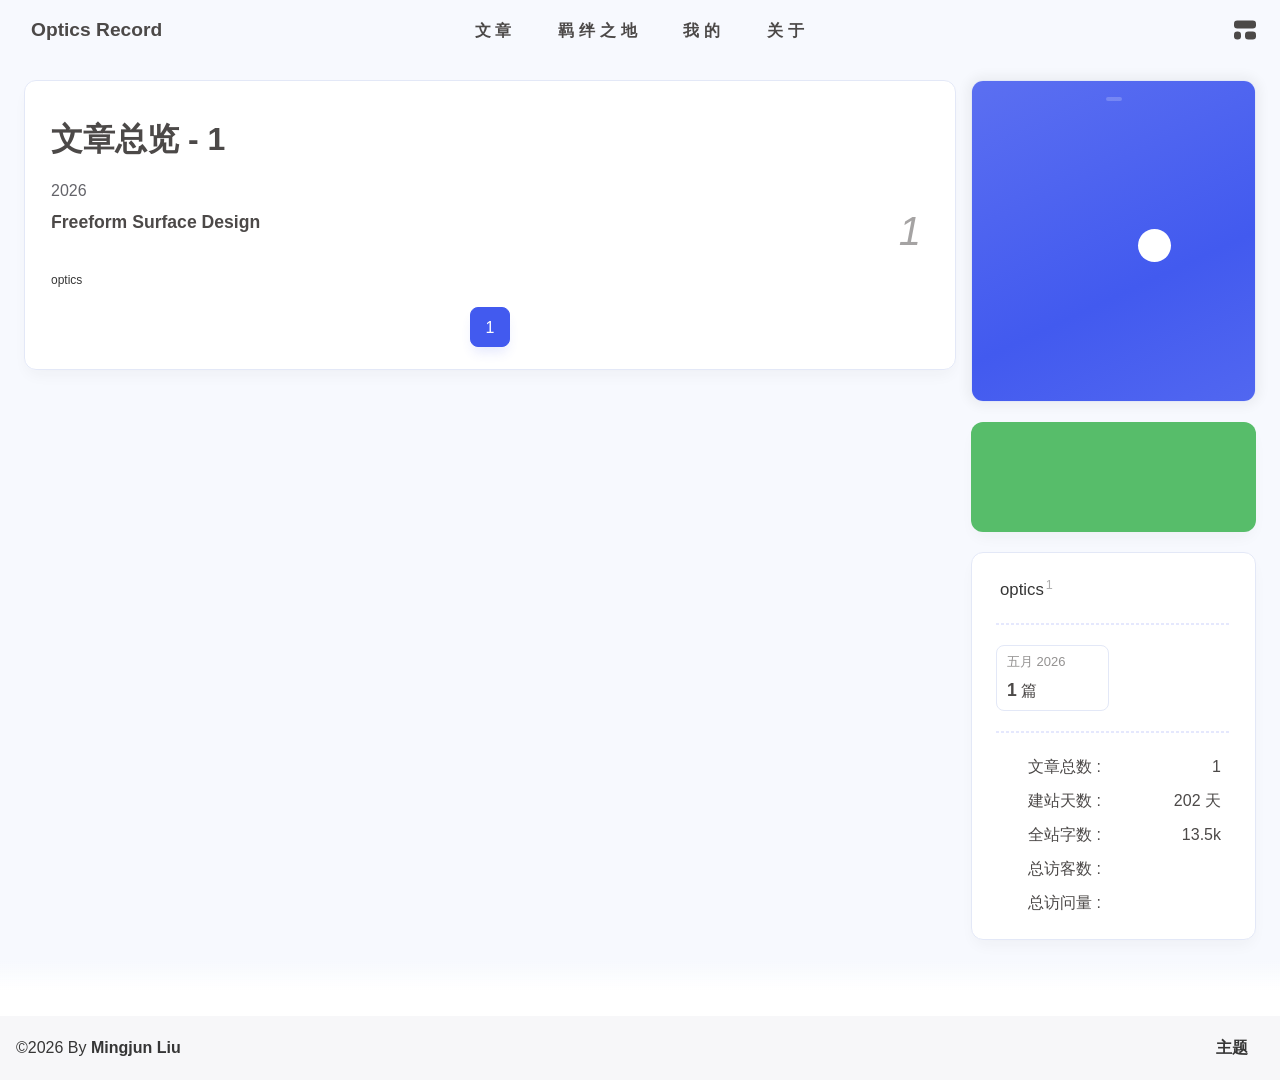
==== commit b7e151fb: "Site updated: 2026-05-19 13:36:04" ====
--- a/archives/index.html
+++ b/archives/index.html
@@ -60,7 +60,7 @@
   isHome: false,
   isHighlightShrink: false,
   isToc: false,
-  postUpdate: '2026-05-19 13:32:34',
+  postUpdate: '2026-05-19 13:36:00',
   postMainColor: '',
 }</script><noscript><style type="text/css">
   #nav {
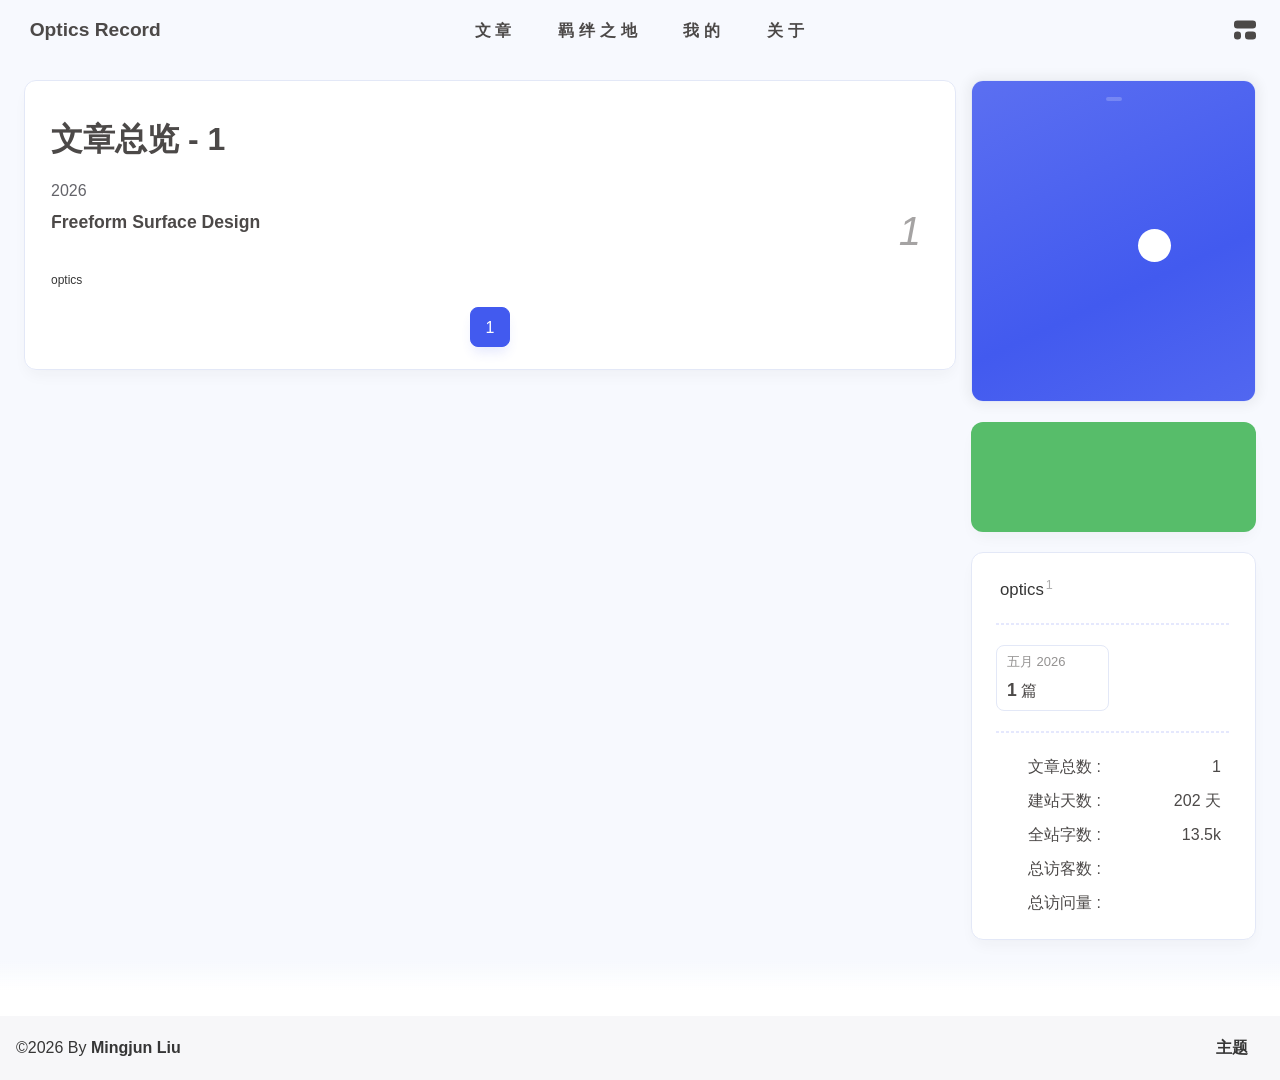
==== commit 4bbdb9b2: "Site updated: 2026-05-19 13:47:32" ====
--- a/archives/index.html
+++ b/archives/index.html
@@ -1,6 +1,6 @@
 <!DOCTYPE html><html lang="zh-CN" data-theme="light"><head><meta charset="UTF-8"><meta http-equiv="X-UA-Compatible" content="IE=edge"><meta name="viewport" content="width=device-width, initial-scale=1.0, user-scalable=no"><title>归档 | Optics Record</title><meta name="keywords" content="Optics, AI Agent"><meta name="author" content="Mingjun Liu"><meta name="copyright" content="Mingjun Liu"><meta name="format-detection" content="telephone=no"><meta name="theme-color" content="#f7f9fe"><meta name="mobile-web-app-capable" content="yes"><meta name="apple-touch-fullscreen" content="yes"><meta name="apple-mobile-web-app-title" content="归档"><meta name="application-name" content="归档"><meta name="apple-mobile-web-app-capable" content="yes"><meta name="apple-mobile-web-app-status-bar-style" content="#f7f9fe"><meta property="og:type" content="website"><meta property="og:title" content="归档"><meta property="og:url" content="https://lmj520ls.github.io/archives/index.html"><meta property="og:site_name" content="Optics Record"><meta property="og:description" content="归档"><meta property="og:locale" content="zh-CN"><meta property="og:image" content="https://lmj520ls.github.io/img/Avatar.png"><meta property="article:author" content="Mingjun Liu"><meta property="article:tag" content="Optics, AI Agent"><meta name="twitter:card" content="summary"><meta name="twitter:image" content="https://lmj520ls.github.io/img/Avatar.png"><meta name="description" content="归档"><link rel="shortcut icon" href="/favicon.ico"><link rel="canonical" href="https://lmj520ls.github.io/archives/"><link rel="preconnect" href="//cdn.cbd.int"/><link rel="preconnect" href="//busuanzi.ibruce.info"/><meta name="google-site-verification" content="xxx"/><meta name="baidu-site-verification" content="code-xxx"/><meta name="msvalidate.01" content="xxx"/><link rel="stylesheet" href="/css/index.css"><link rel="stylesheet" href="https://cdn.cbd.int/node-snackbar@0.1.16/dist/snackbar.min.css" media="print" onload="this.media='all'"><link rel="stylesheet" href="https://cdn.cbd.int/@fancyapps/ui@6.1.6/dist/fancybox/fancybox.css" media="print" onload="this.media='all'"><script>const GLOBAL_CONFIG = {
   linkPageTop: undefined,
-  peoplecanvas: {"enable":true,"img":"/img/happy-loop.png"},
+  peoplecanvas: undefined,
   postHeadAiDescription: {"enable":true,"gptName":"AnZhiYu","mode":"local","switchBtn":false,"btnLink":"https://afdian.net/item/886a79d4db6711eda42a52540025c377","randomNum":3,"basicWordCount":1000,"key":"xxxx","Referer":"https://xx.xx/"},
   diytitle: {"enable":true,"leaveTitle":"w(ﾟДﾟ)w 不要走！再看看嘛！","backTitle":"♪(^∇^*)欢迎肥来！"},
   LA51: undefined,
@@ -60,7 +60,7 @@
   isHome: false,
   isHighlightShrink: false,
   isToc: false,
-  postUpdate: '2026-05-19 13:36:00',
+  postUpdate: '2026-05-19 13:47:28',
   postMainColor: '',
 }</script><noscript><style type="text/css">
   #nav {
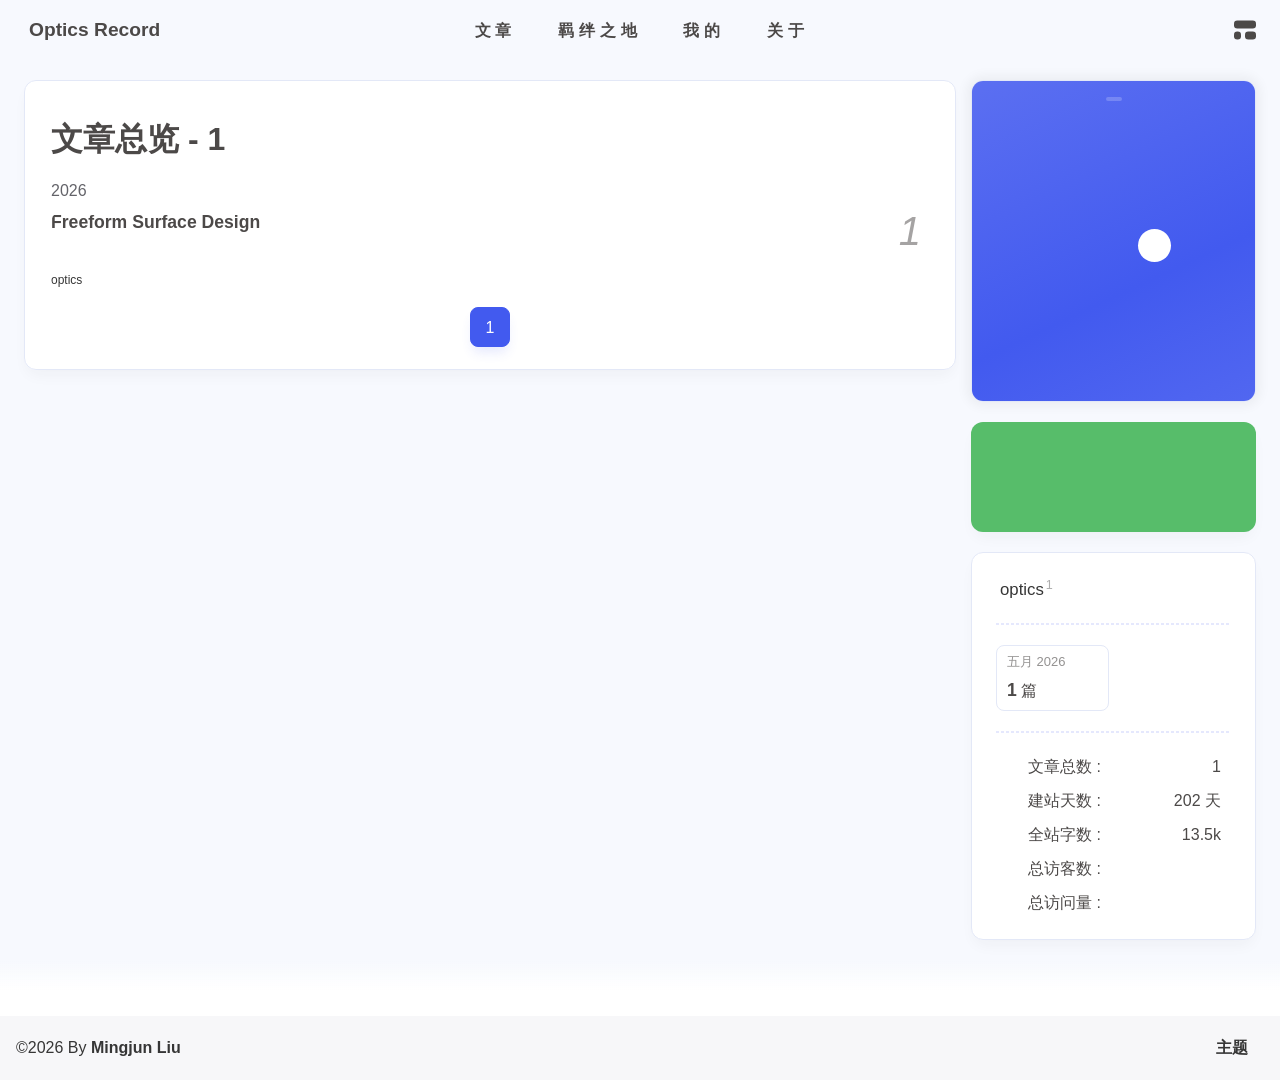
==== commit fea0643e: "Site updated: 2026-05-19 14:20:45" ====
--- a/archives/index.html
+++ b/archives/index.html
@@ -60,7 +60,7 @@
   isHome: false,
   isHighlightShrink: false,
   isToc: false,
-  postUpdate: '2026-05-19 13:47:28',
+  postUpdate: '2026-05-19 14:20:31',
   postMainColor: '',
 }</script><noscript><style type="text/css">
   #nav {
--- a/css/custom.css
+++ b/css/custom.css
@@ -18,4 +18,25 @@
 .categoryButton.purple i,
 .categoryButton.pink   i {
   color: #fff !important;
+}
+/* 让文章和自定义容器内的图片自动适应屏幕宽度 */
+.post-content img, 
+.article-entry img,
+img {
+  max-width: 100% !important;
+  height: auto !important;
+  display: block;
+  margin: 0 auto; /* 居中显示 */
+}
+/* 强制让侧边栏微信卡片的正面和背面图片完美自适应 */
+.card-weixin img,
+[class*="card_weixin"] img,
+[class*="weixin"] img {
+  width: 100% !important;
+  max-width: 100% !important;
+  height: auto !important;
+  box-sizing: border-box;
+  padding: 5px;          /* 适当加一点内边距，防止图片紧贴卡片边缘 */
+  background: #fff;      /* 强行给二维码套一个白底，防止背景色冲突 */
+  border-radius: 12px;   /* 给二维码图片本身加点小圆角，呼应 Butterfly 主题风格 */
 }
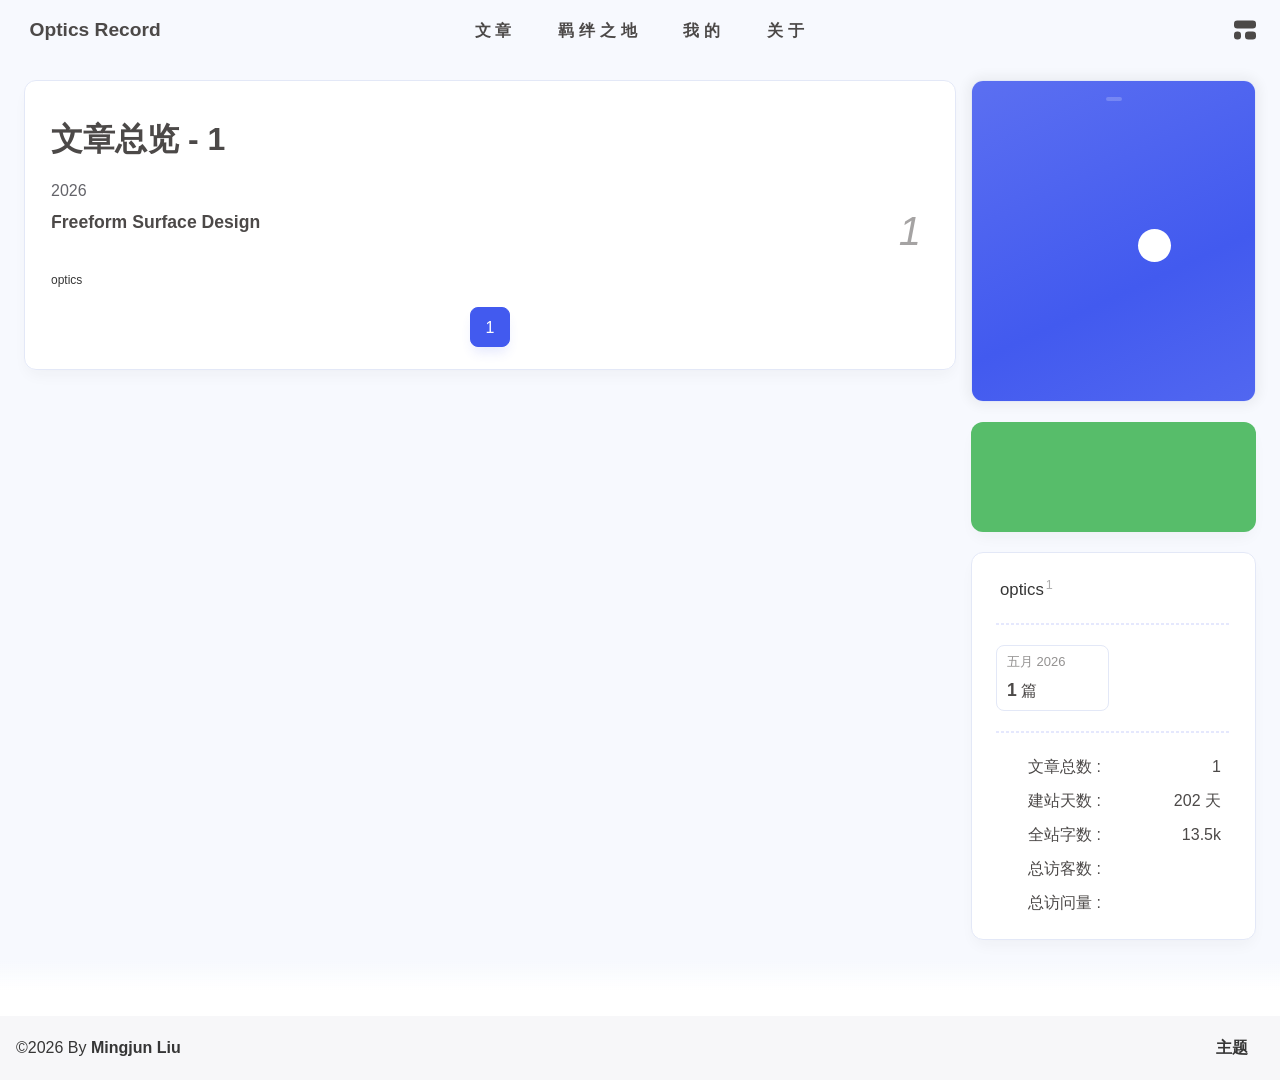
==== commit df12e60b: "Site updated: 2026-05-19 19:28:14" ====
--- a/archives/index.html
+++ b/archives/index.html
@@ -60,7 +60,7 @@
   isHome: false,
   isHighlightShrink: false,
   isToc: false,
-  postUpdate: '2026-05-19 14:20:31',
+  postUpdate: '2026-05-19 19:28:09',
   postMainColor: '',
 }</script><noscript><style type="text/css">
   #nav {
